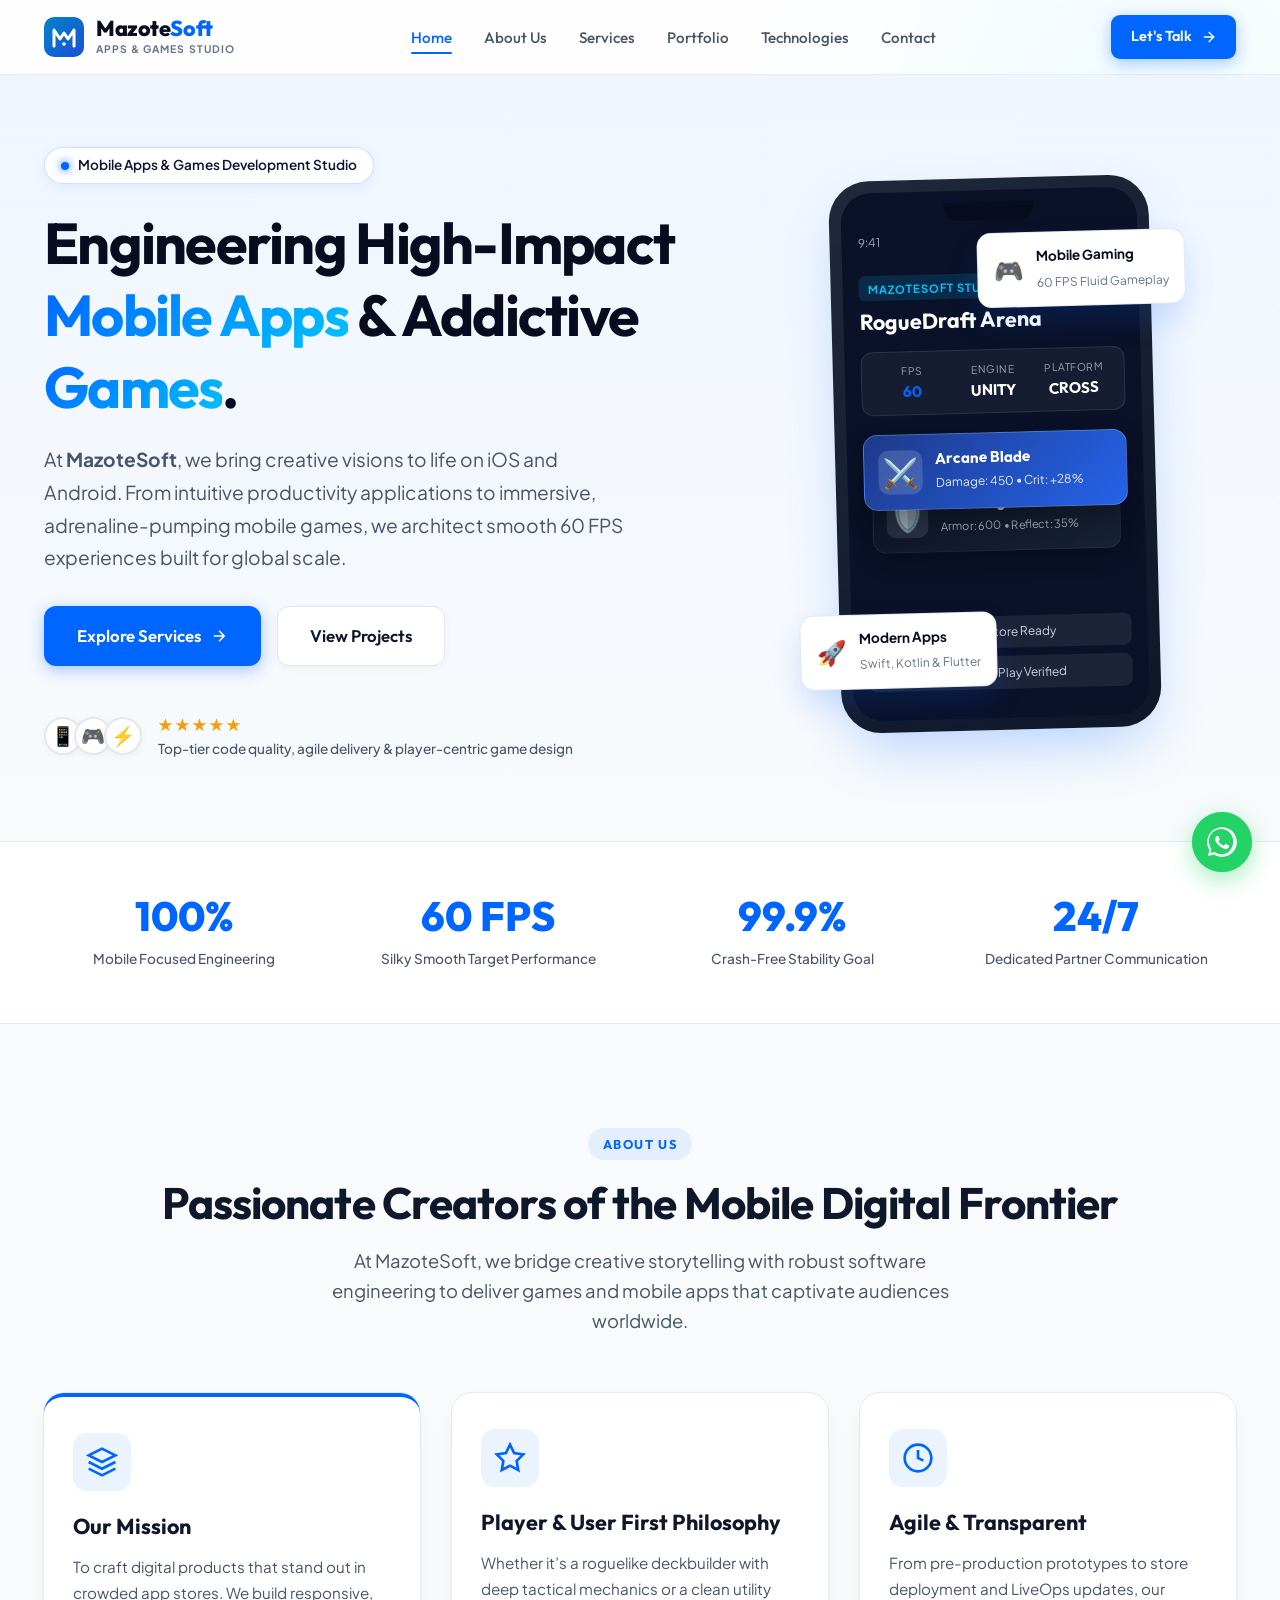
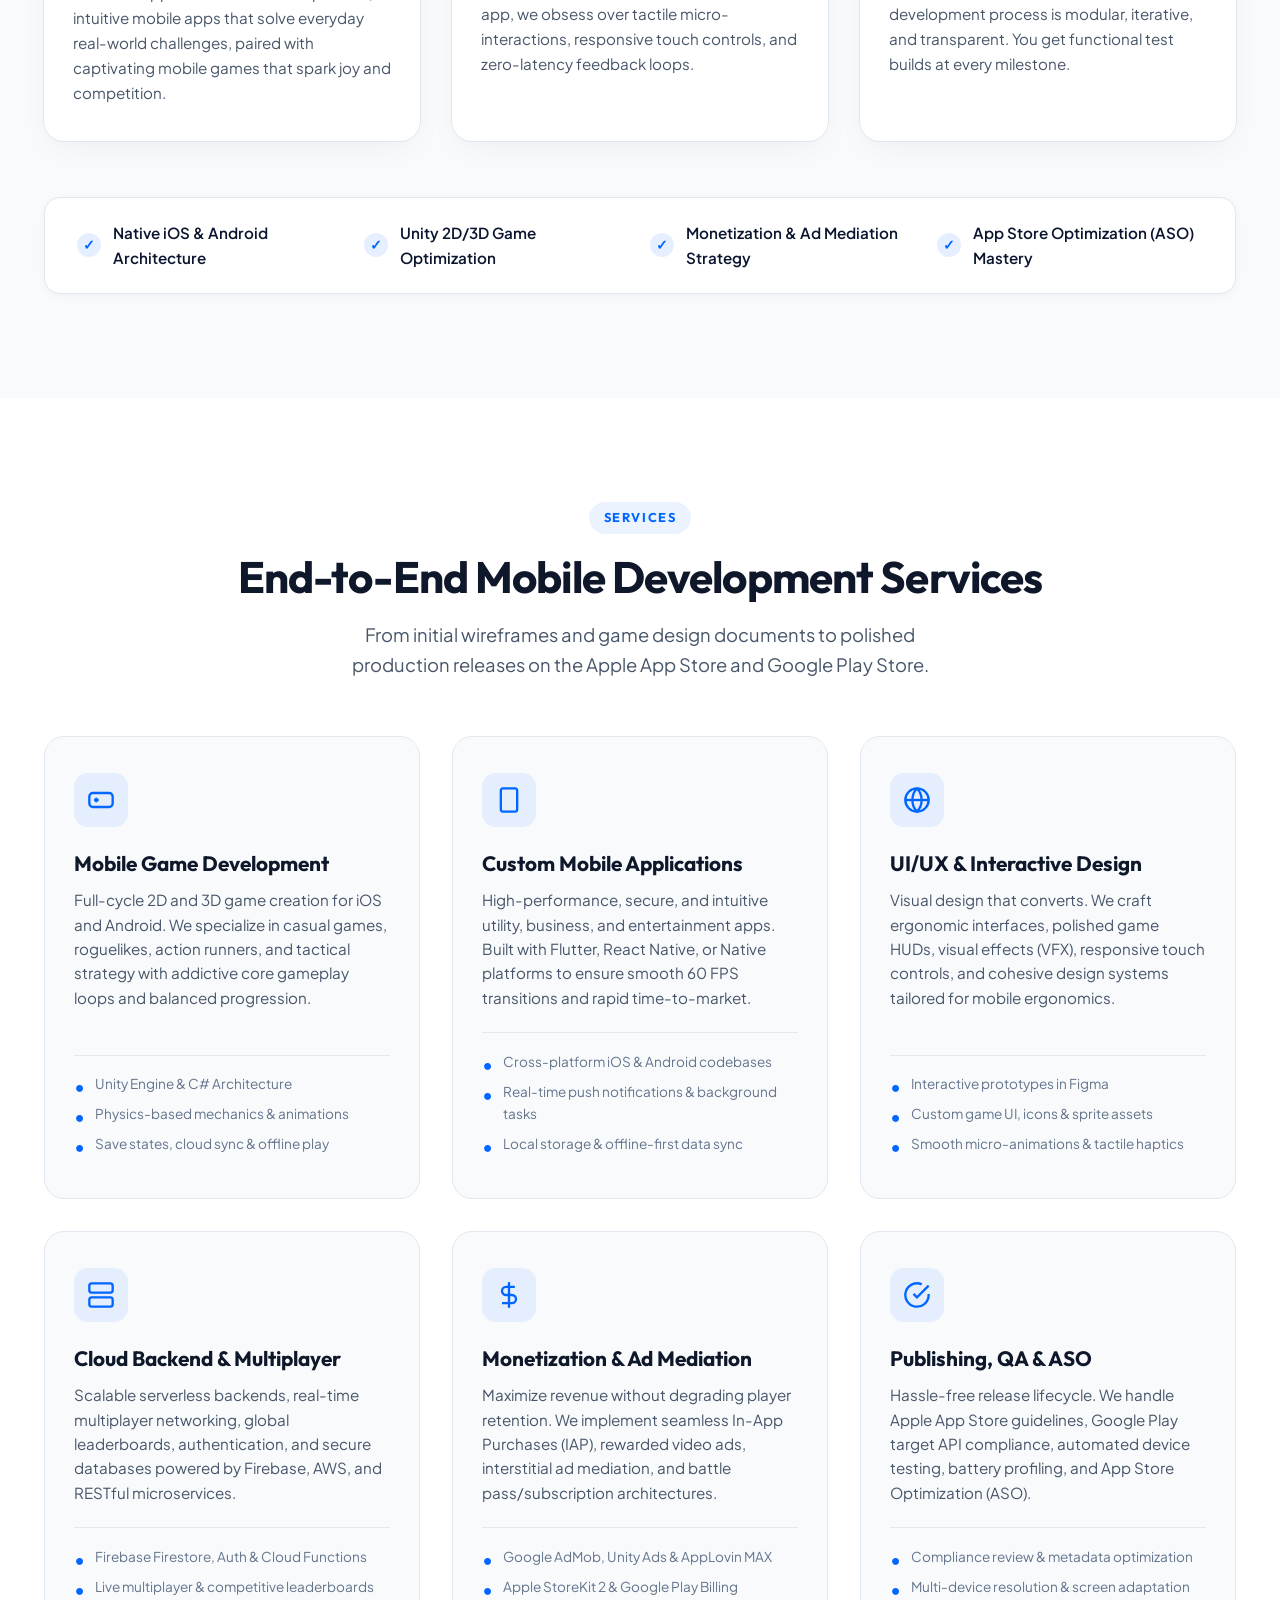
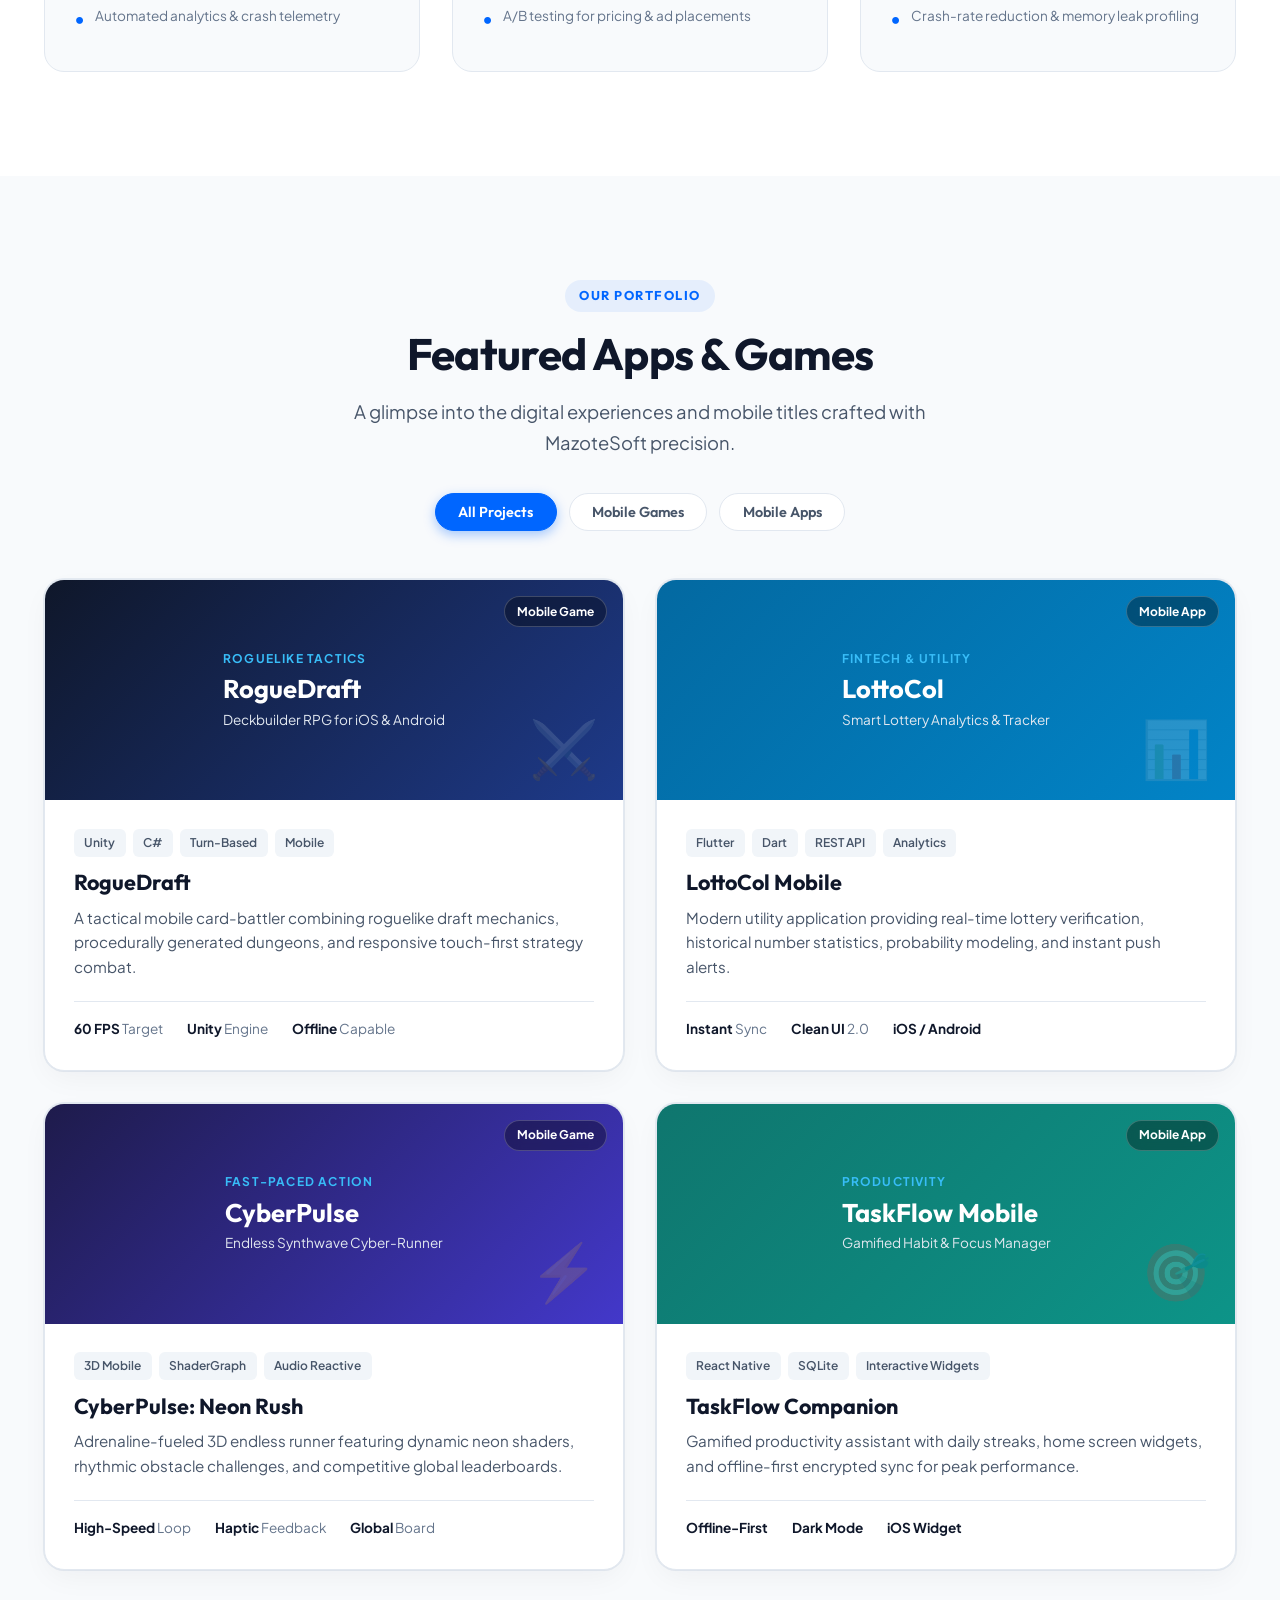
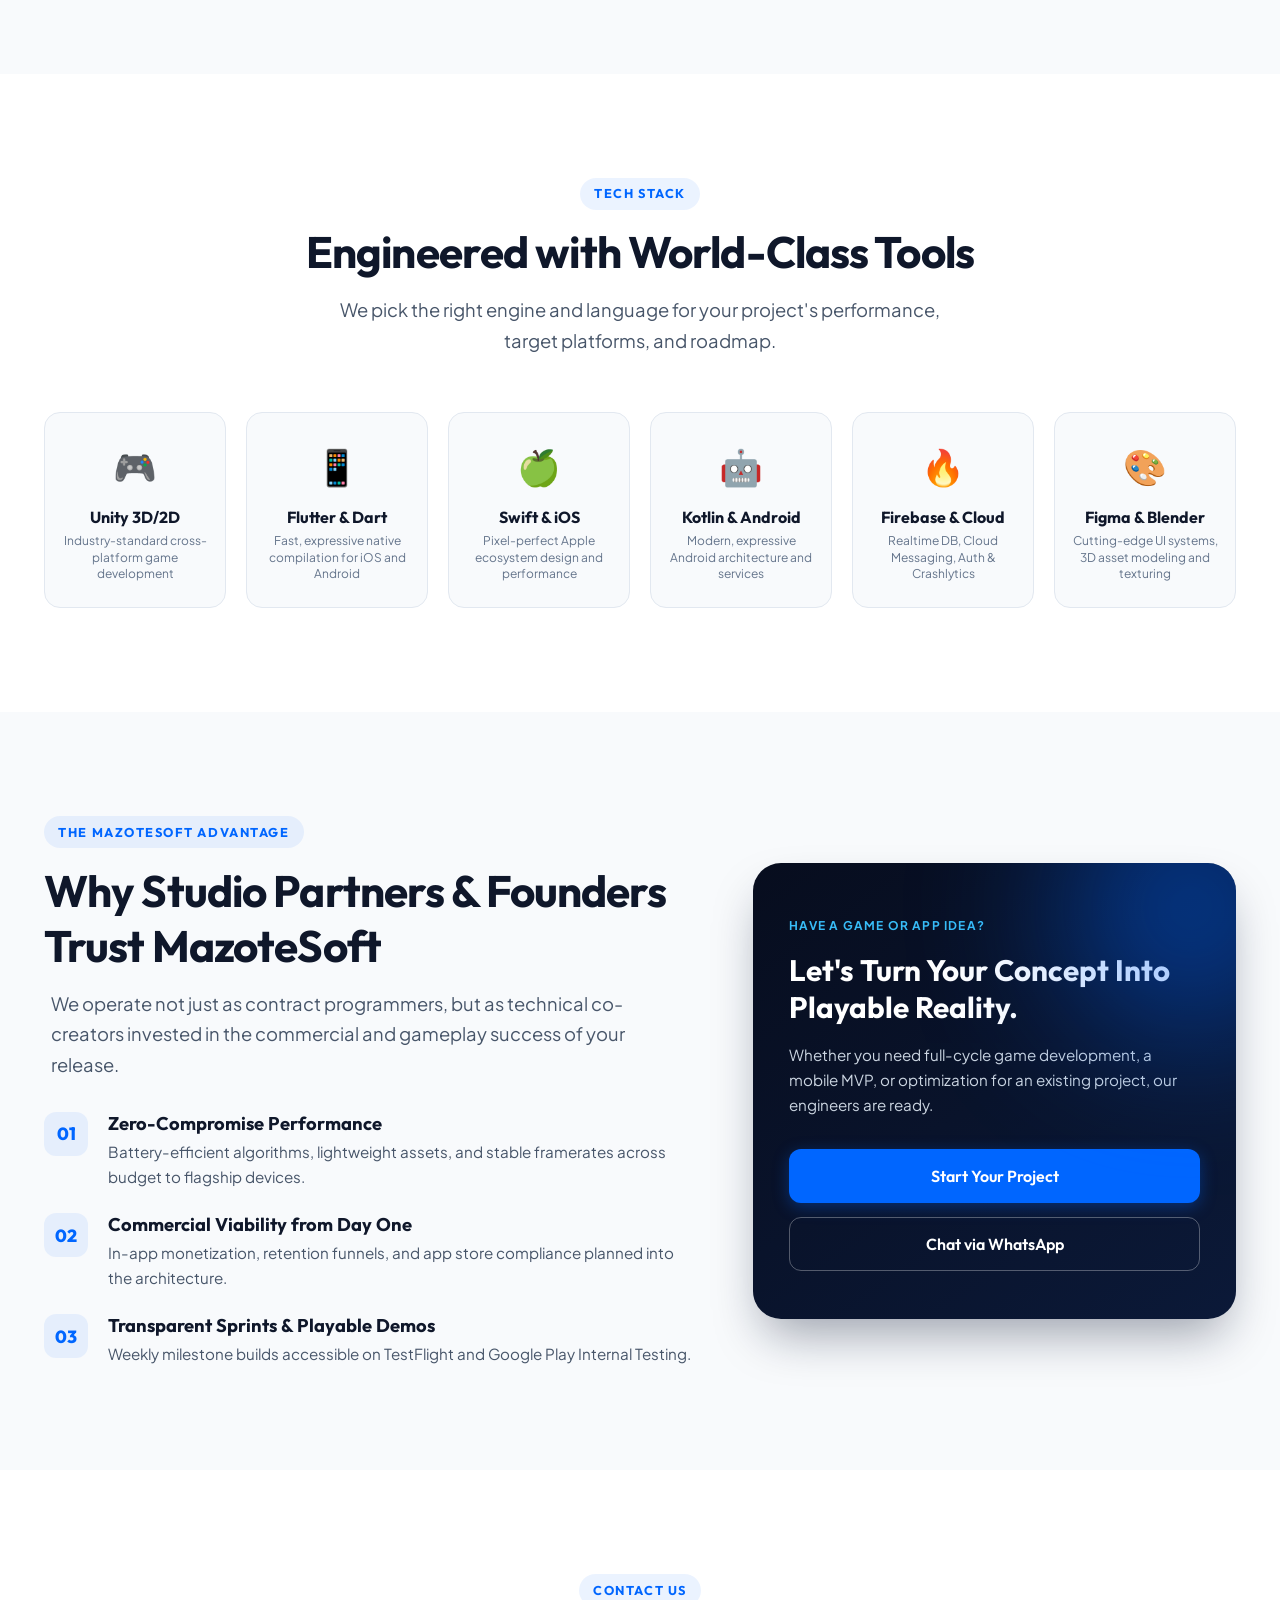
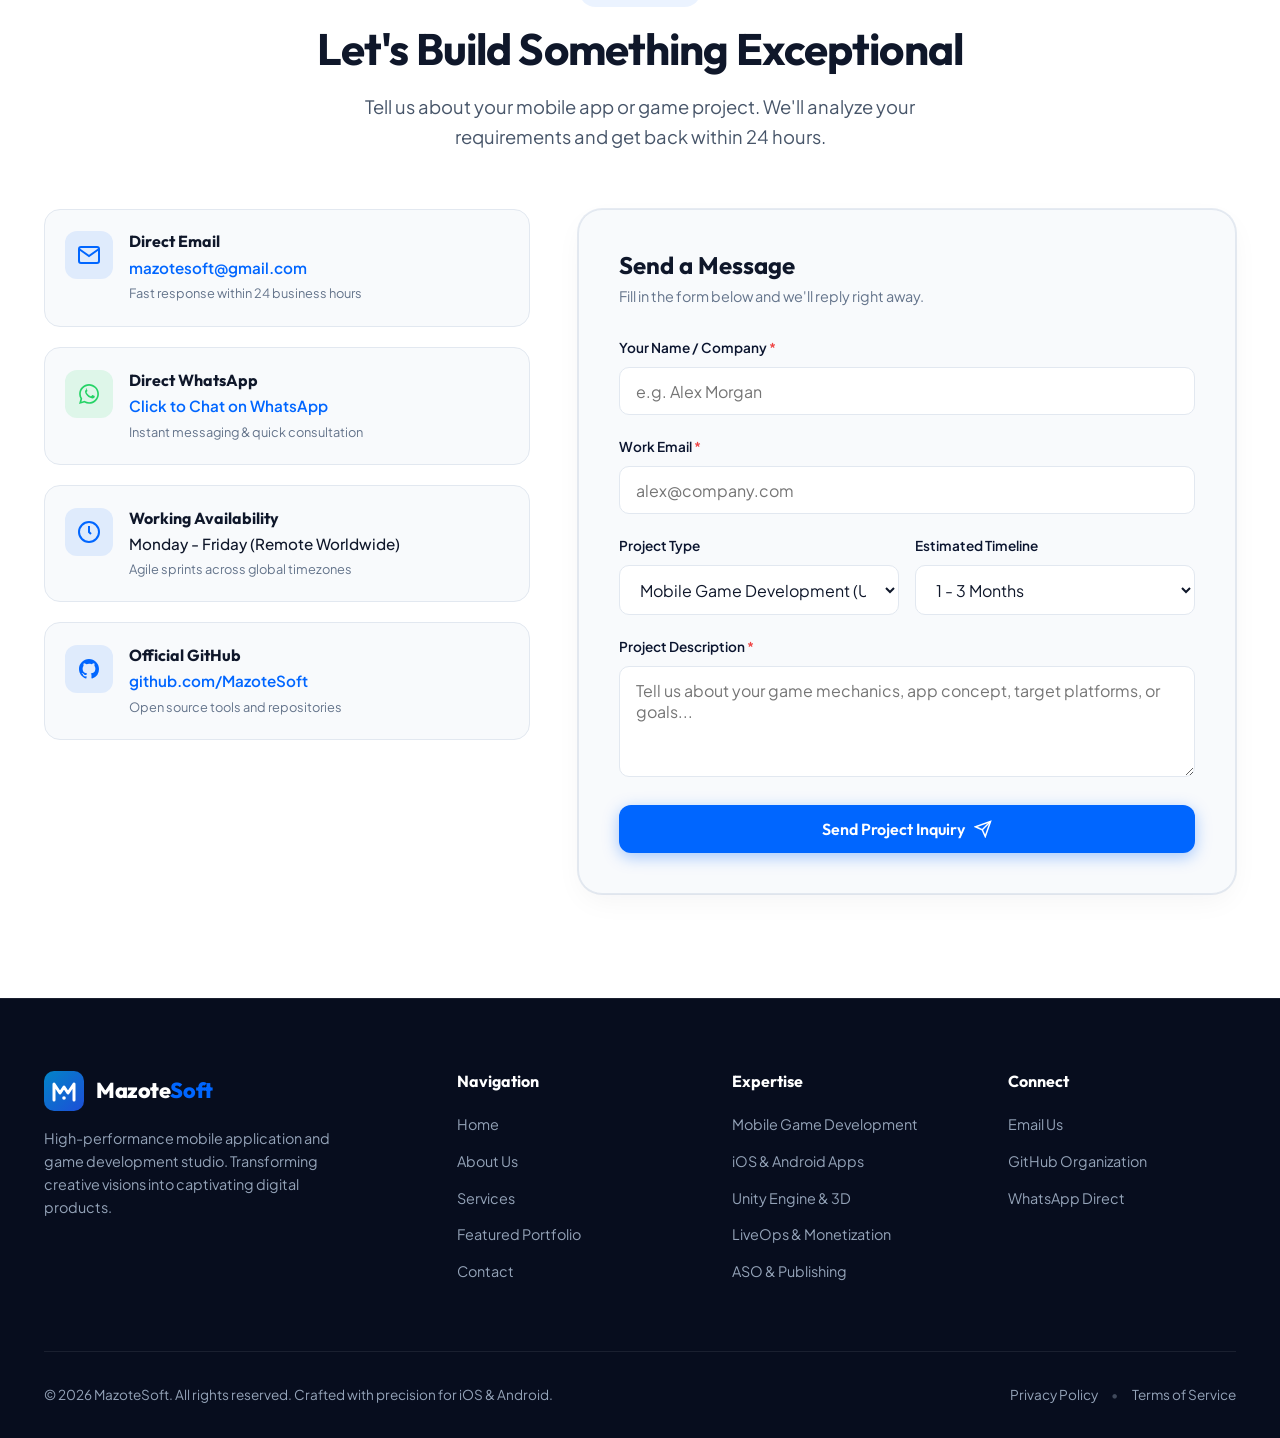
==== index.html @ c3a5c056 "Initial commit: Modern responsive website for MazoteSoft mobile apps and games studio" ====
<!DOCTYPE html>
<html lang="en">
<head>
  <meta charset="UTF-8">
  <meta name="viewport" content="width=device-width, initial-scale=1.0">
  <title>MazoteSoft | Next-Gen Mobile Apps & Games Studio</title>
  <meta name="description" content="MazoteSoft is a premier mobile development studio specializing in high-performance iOS and Android apps and immersive mobile games. Powered by Unity, Swift, Kotlin, and Flutter.">
  <meta name="keywords" content="MazoteSoft, mobile app development, mobile game development, Unity games, iOS apps, Android apps, Flutter, mobile studio">
  <meta name="author" content="MazoteSoft">
  
  <!-- Open Graph / Social Media -->
  <meta property="og:type" content="website">
  <meta property="og:title" content="MazoteSoft | Next-Gen Mobile Apps & Games Studio">
  <meta property="og:description" content="We turn bold ideas into chart-topping mobile apps and addictive mobile games. Discover our work and collaborate with us.">
  <meta property="og:url" content="https://mazotesoft.com">

  <!-- Google Fonts: Outfit & Plus Jakarta Sans -->
  <link rel="preconnect" href="https://fonts.googleapis.com">
  <link rel="preconnect" href="https://fonts.gstatic.com" crossorigin>
  <link href="https://fonts.googleapis.com/css2?family=Outfit:wght@400;500;600;700;800&family=Plus+Jakarta+Sans:wght@300;400;500;600;700&display=swap" rel="stylesheet">
  
  <link rel="stylesheet" href="styles.css">
  <link rel="icon" type="image/svg+xml" href="data:image/svg+xml,<svg xmlns='http://www.w3.org/2000/svg' viewBox='0 0 100 100'><defs><linearGradient id='g' x1='0%25' y1='0%25' x2='100%25' y2='100%25'><stop offset='0%25' stop-color='%230066FF'/><stop offset='100%25' stop-color='%2300C2FF'/></linearGradient></defs><rect width='100' height='100' rx='24' fill='%230A192F'/><path d='M25 72 L25 32 L40 54 L50 40 L60 54 L75 32 L75 72' stroke='url(%23g)' stroke-width='9' stroke-linecap='round' stroke-linejoin='round' fill='none'/><circle cx='50' cy='68' r='4' fill='%2300C2FF'/></svg>">
</head>
<body>

  <!-- Subtle ambient decorative glow orbs -->
  <div class="glow-orb orb-1" aria-hidden="true"></div>
  <div class="glow-orb orb-2" aria-hidden="true"></div>
  <div class="glow-orb orb-3" aria-hidden="true"></div>

  <!-- NAVIGATION -->
  <header class="site-header" id="header">
    <div class="container header-container">
      <a href="#home" class="brand-logo" aria-label="MazoteSoft Home">
        <div class="logo-icon">
          <svg viewBox="0 0 40 40" fill="none" xmlns="http://www.w3.org/2000/svg">
            <rect width="40" height="40" rx="10" fill="url(#logo-grad)"/>
            <path d="M10 29V13L16 22L20 16L24 22L30 13V29" stroke="#FFFFFF" stroke-width="3" stroke-linecap="round" stroke-linejoin="round"/>
            <circle cx="20" cy="27" r="1.8" fill="#FFFFFF"/>
            <defs>
              <linearGradient id="logo-grad" x1="0" y1="0" x2="40" y2="40" gradientUnits="userSpaceOnUse">
                <stop stop-color="#0284C7"/>
                <stop offset="1" stop-color="#1D4ED8"/>
              </linearGradient>
            </defs>
          </svg>
        </div>
        <div class="logo-text">
          <span class="logo-name">Mazote<span class="accent-text">Soft</span></span>
          <span class="logo-sub">APPS & GAMES STUDIO</span>
        </div>
      </a>

      <!-- Desktop Nav -->
      <nav class="nav-menu" id="navMenu">
        <ul class="nav-list">
          <li><a href="#home" class="nav-link active">Home</a></li>
          <li><a href="#about" class="nav-link">About Us</a></li>
          <li><a href="#services" class="nav-link">Services</a></li>
          <li><a href="#portfolio" class="nav-link">Portfolio</a></li>
          <li><a href="#tech" class="nav-link">Technologies</a></li>
          <li><a href="#contact" class="nav-link">Contact</a></li>
        </ul>
      </nav>

      <div class="header-actions">
        <a href="#contact" class="btn btn-primary btn-sm">
          <span>Let's Talk</span>
          <svg class="icon-arrow" width="16" height="16" viewBox="0 0 24 24" fill="none" stroke="currentColor" stroke-width="2" stroke-linecap="round" stroke-linejoin="round"><line x1="5" y1="12" x2="19" y2="12"></line><polyline points="12 5 19 12 12 19"></polyline></svg>
        </a>
        <button class="mobile-toggle" id="mobileToggle" aria-label="Toggle Navigation Menu" aria-expanded="false">
          <span class="bar"></span>
          <span class="bar"></span>
          <span class="bar"></span>
        </button>
      </div>
    </div>
  </header>

  <main>
    <!-- HERO SECTION -->
    <section class="hero-section" id="home">
      <div class="container hero-grid">
        <div class="hero-content">
          <div class="badge-pill">
            <span class="badge-dot"></span>
            <span>Mobile Apps & Games Development Studio</span>
          </div>
          <h1 class="hero-title">
            Engineering High-Impact <span class="gradient-text">Mobile Apps</span> & Addictive <span class="gradient-text">Games</span>.
          </h1>
          <p class="hero-description">
            At <strong>MazoteSoft</strong>, we bring creative visions to life on iOS and Android. From intuitive productivity applications to immersive, adrenaline-pumping mobile games, we architect smooth 60 FPS experiences built for global scale.
          </p>
          <div class="hero-cta-group">
            <a href="#services" class="btn btn-primary btn-lg">
              <span>Explore Services</span>
              <svg width="18" height="18" viewBox="0 0 24 24" fill="none" stroke="currentColor" stroke-width="2"><path d="M5 12h14M12 5l7 7-7 7"/></svg>
            </a>
            <a href="#portfolio" class="btn btn-secondary btn-lg">
              <span>View Projects</span>
            </a>
          </div>

          <div class="hero-trust">
            <div class="trust-avatars">
              <span class="avatar-tag" title="iOS & Android Apps">📱</span>
              <span class="avatar-tag" title="Unity & 3D Games">🎮</span>
              <span class="avatar-tag" title="High Performance">⚡</span>
            </div>
            <div class="trust-text">
              <div class="stars">★★★★★</div>
              <p>Top-tier code quality, agile delivery & player-centric game design</p>
            </div>
          </div>
        </div>

        <!-- Interactive Hero Showcase Card -->
        <div class="hero-visual">
          <div class="device-mockup">
            <div class="device-screen">
              <div class="screen-notch"></div>
              <div class="screen-top-bar">
                <span>9:41</span>
                <div class="screen-status-icons">
                  <span>5G</span>
                  <span>100%</span>
                </div>
              </div>

              <!-- Content inside device -->
              <div class="screen-app-preview">
                <div class="preview-badge">MazoteSoft Studio</div>
                <h3 class="preview-title">RogueDraft Arena</h3>
                <div class="game-hud">
                  <div class="hud-stat">
                    <span class="hud-label">FPS</span>
                    <span class="hud-val text-blue">60</span>
                  </div>
                  <div class="hud-stat">
                    <span class="hud-label">ENGINE</span>
                    <span class="hud-val">UNITY</span>
                  </div>
                  <div class="hud-stat">
                    <span class="hud-label">PLATFORM</span>
                    <span class="hud-val">CROSS</span>
                  </div>
                </div>

                <div class="card-stack-demo">
                  <div class="demo-card card-front">
                    <div class="card-icon">⚔️</div>
                    <div class="card-info">
                      <h4>Arcane Blade</h4>
                      <span>Damage: 450 • Crit: +28%</span>
                    </div>
                  </div>
                  <div class="demo-card card-back">
                    <div class="card-icon">🛡️</div>
                    <div class="card-info">
                      <h4>Titan Aegis</h4>
                      <span>Armor: 600 • Reflect: 35%</span>
                    </div>
                  </div>
                </div>

                <div class="screen-actions">
                  <span class="pill-tag">📱 App Store Ready</span>
                  <span class="pill-tag">🤖 Google Play Verified</span>
                </div>
              </div>
            </div>

            <!-- Floating Badges around mockup -->
            <div class="floating-badge badge-top-right">
              <div class="floating-icon">🎮</div>
              <div>
                <strong>Mobile Gaming</strong>
                <span>60 FPS Fluid Gameplay</span>
              </div>
            </div>

            <div class="floating-badge badge-bottom-left">
              <div class="floating-icon">🚀</div>
              <div>
                <strong>Modern Apps</strong>
                <span>Swift, Kotlin & Flutter</span>
              </div>
            </div>
          </div>
        </div>
      </div>
    </section>

    <!-- METRICS STRIP -->
    <section class="stats-section">
      <div class="container">
        <div class="stats-grid">
          <div class="stat-card">
            <span class="stat-number" data-target="100">100%</span>
            <span class="stat-label">Mobile Focused Engineering</span>
          </div>
          <div class="stat-card">
            <span class="stat-number" data-target="60">60 FPS</span>
            <span class="stat-label">Silky Smooth Target Performance</span>
          </div>
          <div class="stat-card">
            <span class="stat-number" data-target="99.9">99.9%</span>
            <span class="stat-label">Crash-Free Stability Goal</span>
          </div>
          <div class="stat-card">
            <span class="stat-number" data-target="24">24/7</span>
            <span class="stat-label">Dedicated Partner Communication</span>
          </div>
        </div>
      </div>
    </section>

    <!-- ABOUT US SECTION -->
    <section class="section about-section" id="about">
      <div class="container">
        <div class="section-header text-center">
          <span class="section-tag">ABOUT US</span>
          <h2 class="section-title">Passionate Creators of the Mobile Digital Frontier</h2>
          <p class="section-subtitle">
            At MazoteSoft, we bridge creative storytelling with robust software engineering to deliver games and mobile apps that captivate audiences worldwide.
          </p>
        </div>

        <div class="about-grid">
          <div class="about-card highlight-card">
            <div class="about-icon-wrapper">
              <svg width="32" height="32" viewBox="0 0 24 24" fill="none" stroke="currentColor" stroke-width="2"><path d="M12 2L2 7l10 5 10-5-10-5zM2 17l10 5 10-5M2 12l10 5 10-5"/></svg>
            </div>
            <h3>Our Mission</h3>
            <p>
              To craft digital products that stand out in crowded app stores. We build responsive, intuitive mobile apps that solve everyday real-world challenges, paired with captivating mobile games that spark joy and competition.
            </p>
          </div>

          <div class="about-card">
            <div class="about-icon-wrapper">
              <svg width="32" height="32" viewBox="0 0 24 24" fill="none" stroke="currentColor" stroke-width="2"><polygon points="12 2 15.09 8.26 22 9.27 17 14.14 18.18 21.02 12 17.77 5.82 21.02 7 14.14 2 9.27 8.91 8.26 12 2"/></svg>
            </div>
            <h3>Player & User First Philosophy</h3>
            <p>
              Whether it’s a roguelike deckbuilder with deep tactical mechanics or a clean utility app, we obsess over tactile micro-interactions, responsive touch controls, and zero-latency feedback loops.
            </p>
          </div>

          <div class="about-card">
            <div class="about-icon-wrapper">
              <svg width="32" height="32" viewBox="0 0 24 24" fill="none" stroke="currentColor" stroke-width="2"><circle cx="12" cy="12" r="10"></circle><polyline points="12 6 12 12 16 14"></polyline></svg>
            </div>
            <h3>Agile & Transparent</h3>
            <p>
              From pre-production prototypes to store deployment and LiveOps updates, our development process is modular, iterative, and transparent. You get functional test builds at every milestone.
            </p>
          </div>
        </div>

        <!-- Core Strengths Strip -->
        <div class="strengths-wrapper">
          <div class="strength-item">
            <span class="strength-check">✓</span>
            <span>Native iOS & Android Architecture</span>
          </div>
          <div class="strength-item">
            <span class="strength-check">✓</span>
            <span>Unity 2D/3D Game Optimization</span>
          </div>
          <div class="strength-item">
            <span class="strength-check">✓</span>
            <span>Monetization & Ad Mediation Strategy</span>
          </div>
          <div class="strength-item">
            <span class="strength-check">✓</span>
            <span>App Store Optimization (ASO) Mastery</span>
          </div>
        </div>
      </div>
    </section>

    <!-- SERVICES SECTION -->
    <section class="section services-section" id="services">
      <div class="container">
        <div class="section-header text-center">
          <span class="section-tag">SERVICES</span>
          <h2 class="section-title">End-to-End Mobile Development Services</h2>
          <p class="section-subtitle">
            From initial wireframes and game design documents to polished production releases on the Apple App Store and Google Play Store.
          </p>
        </div>

        <div class="services-grid">
          <!-- Service 1: Mobile Game Dev -->
          <div class="service-card">
            <div class="service-icon-box">
              <svg width="28" height="28" viewBox="0 0 24 24" fill="none" stroke="currentColor" stroke-width="2"><rect x="2" y="6" width="20" height="12" rx="3"></rect><path d="M6 12h4m-2-2v4m10-2h.01m-3 0h.01"></path></svg>
            </div>
            <h3>Mobile Game Development</h3>
            <p>
              Full-cycle 2D and 3D game creation for iOS and Android. We specialize in casual games, roguelikes, action runners, and tactical strategy with addictive core gameplay loops and balanced progression.
            </p>
            <ul class="service-features">
              <li>Unity Engine & C# Architecture</li>
              <li>Physics-based mechanics & animations</li>
              <li>Save states, cloud sync & offline play</li>
            </ul>
          </div>

          <!-- Service 2: Mobile Apps -->
          <div class="service-card">
            <div class="service-icon-box">
              <svg width="28" height="28" viewBox="0 0 24 24" fill="none" stroke="currentColor" stroke-width="2"><rect x="5" y="2" width="14" height="20" rx="2" ry="2"></rect><line x1="12" y1="18" x2="12.01" y2="18"></line></svg>
            </div>
            <h3>Custom Mobile Applications</h3>
            <p>
              High-performance, secure, and intuitive utility, business, and entertainment apps. Built with Flutter, React Native, or Native platforms to ensure smooth 60 FPS transitions and rapid time-to-market.
            </p>
            <ul class="service-features">
              <li>Cross-platform iOS & Android codebases</li>
              <li>Real-time push notifications & background tasks</li>
              <li>Local storage & offline-first data sync</li>
            </ul>
          </div>

          <!-- Service 3: UI/UX & Game Art -->
          <div class="service-card">
            <div class="service-icon-box">
              <svg width="28" height="28" viewBox="0 0 24 24" fill="none" stroke="currentColor" stroke-width="2"><circle cx="12" cy="12" r="10"></circle><path d="M12 2a14.5 14.5 0 0 0 0 20 14.5 14.5 0 0 0 0-20"></path><path d="M2 12h20"></path></svg>
            </div>
            <h3>UI/UX & Interactive Design</h3>
            <p>
              Visual design that converts. We craft ergonomic interfaces, polished game HUDs, visual effects (VFX), responsive touch controls, and cohesive design systems tailored for mobile ergonomics.
            </p>
            <ul class="service-features">
              <li>Interactive prototypes in Figma</li>
              <li>Custom game UI, icons & sprite assets</li>
              <li>Smooth micro-animations & tactile haptics</li>
            </ul>
          </div>

          <!-- Service 4: Backend & APIs -->
          <div class="service-card">
            <div class="service-icon-box">
              <svg width="28" height="28" viewBox="0 0 24 24" fill="none" stroke="currentColor" stroke-width="2"><rect x="2" y="2" width="20" height="8" rx="2" ry="2"></rect><rect x="2" y="14" width="20" height="8" rx="2" ry="2"></rect><line x1="6" y1="6" x2="6.01" y2="6"></line><line x1="6" y1="18" x2="6.01" y2="18"></line></svg>
            </div>
            <h3>Cloud Backend & Multiplayer</h3>
            <p>
              Scalable serverless backends, real-time multiplayer networking, global leaderboards, authentication, and secure databases powered by Firebase, AWS, and RESTful microservices.
            </p>
            <ul class="service-features">
              <li>Firebase Firestore, Auth & Cloud Functions</li>
              <li>Live multiplayer & competitive leaderboards</li>
              <li>Automated analytics & crash telemetry</li>
            </ul>
          </div>

          <!-- Service 5: Monetization & LiveOps -->
          <div class="service-card">
            <div class="service-icon-box">
              <svg width="28" height="28" viewBox="0 0 24 24" fill="none" stroke="currentColor" stroke-width="2"><line x1="12" y1="1" x2="12" y2="23"></line><path d="M17 5H9.5a3.5 3.5 0 0 0 0 7h5a3.5 3.5 0 0 1 0 7H6"></path></svg>
            </div>
            <h3>Monetization & Ad Mediation</h3>
            <p>
              Maximize revenue without degrading player retention. We implement seamless In-App Purchases (IAP), rewarded video ads, interstitial ad mediation, and battle pass/subscription architectures.
            </p>
            <ul class="service-features">
              <li>Google AdMob, Unity Ads & AppLovin MAX</li>
              <li>Apple StoreKit 2 & Google Play Billing</li>
              <li>A/B testing for pricing & ad placements</li>
            </ul>
          </div>

          <!-- Service 6: Store Publishing & QA -->
          <div class="service-card">
            <div class="service-icon-box">
              <svg width="28" height="28" viewBox="0 0 24 24" fill="none" stroke="currentColor" stroke-width="2"><path d="M22 11.08V12a10 10 0 1 1-5.93-9.14"></path><polyline points="22 4 12 14.01 9 11.01"></polyline></svg>
            </div>
            <h3>Publishing, QA & ASO</h3>
            <p>
              Hassle-free release lifecycle. We handle Apple App Store guidelines, Google Play target API compliance, automated device testing, battery profiling, and App Store Optimization (ASO).
            </p>
            <ul class="service-features">
              <li>Compliance review & metadata optimization</li>
              <li>Multi-device resolution & screen adaptation</li>
              <li>Crash-rate reduction & memory leak profiling</li>
            </ul>
          </div>
        </div>
      </div>
    </section>

    <!-- PORTFOLIO SHOWCASE SECTION -->
    <section class="section portfolio-section" id="portfolio">
      <div class="container">
        <div class="section-header text-center">
          <span class="section-tag">OUR PORTFOLIO</span>
          <h2 class="section-title">Featured Apps & Games</h2>
          <p class="section-subtitle">
            A glimpse into the digital experiences and mobile titles crafted with MazoteSoft precision.
          </p>

          <!-- Portfolio Filter Buttons -->
          <div class="filter-controls">
            <button class="filter-btn active" data-filter="all">All Projects</button>
            <button class="filter-btn" data-filter="game">Mobile Games</button>
            <button class="filter-btn" data-filter="app">Mobile Apps</button>
          </div>
        </div>

        <div class="portfolio-grid" id="portfolioGrid">
          <!-- Item 1: RogueDraft (Game) -->
          <div class="project-card" data-category="game">
            <div class="project-media">
              <div class="project-gradient-bg game-bg-1">
                <span class="project-badge">Mobile Game</span>
                <div class="media-icon">⚔️</div>
                <div class="mockup-game-preview">
                  <div class="game-tag">ROGUELIKE TACTICS</div>
                  <h4>RogueDraft</h4>
                  <p>Deckbuilder RPG for iOS & Android</p>
                </div>
              </div>
            </div>
            <div class="project-content">
              <div class="project-tags">
                <span>Unity</span>
                <span>C#</span>
                <span>Turn-Based</span>
                <span>Mobile</span>
              </div>
              <h3 class="project-title">RogueDraft</h3>
              <p class="project-desc">
                A tactical mobile card-battler combining roguelike draft mechanics, procedurally generated dungeons, and responsive touch-first strategy combat.
              </p>
              <div class="project-stats">
                <div><strong>60 FPS</strong> Target</div>
                <div><strong>Unity</strong> Engine</div>
                <div><strong>Offline</strong> Capable</div>
              </div>
            </div>
          </div>

          <!-- Item 2: LottoCol (App) -->
          <div class="project-card" data-category="app">
            <div class="project-media">
              <div class="project-gradient-bg app-bg-1">
                <span class="project-badge">Mobile App</span>
                <div class="media-icon">📊</div>
                <div class="mockup-game-preview">
                  <div class="game-tag">FINTECH & UTILITY</div>
                  <h4>LottoCol</h4>
                  <p>Smart Lottery Analytics & Tracker</p>
                </div>
              </div>
            </div>
            <div class="project-content">
              <div class="project-tags">
                <span>Flutter</span>
                <span>Dart</span>
                <span>REST API</span>
                <span>Analytics</span>
              </div>
              <h3 class="project-title">LottoCol Mobile</h3>
              <p class="project-desc">
                Modern utility application providing real-time lottery verification, historical number statistics, probability modeling, and instant push alerts.
              </p>
              <div class="project-stats">
                <div><strong>Instant</strong> Sync</div>
                <div><strong>Clean UI</strong> 2.0</div>
                <div><strong>iOS / Android</strong></div>
              </div>
            </div>
          </div>

          <!-- Item 3: CyberPulse Runner (Game) -->
          <div class="project-card" data-category="game">
            <div class="project-media">
              <div class="project-gradient-bg game-bg-2">
                <span class="project-badge">Mobile Game</span>
                <div class="media-icon">⚡</div>
                <div class="mockup-game-preview">
                  <div class="game-tag">FAST-PACED ACTION</div>
                  <h4>CyberPulse</h4>
                  <p>Endless Synthwave Cyber-Runner</p>
                </div>
              </div>
            </div>
            <div class="project-content">
              <div class="project-tags">
                <span>3D Mobile</span>
                <span>ShaderGraph</span>
                <span>Audio Reactive</span>
              </div>
              <h3 class="project-title">CyberPulse: Neon Rush</h3>
              <p class="project-desc">
                Adrenaline-fueled 3D endless runner featuring dynamic neon shaders, rhythmic obstacle challenges, and competitive global leaderboards.
              </p>
              <div class="project-stats">
                <div><strong>High-Speed</strong> Loop</div>
                <div><strong>Haptic</strong> Feedback</div>
                <div><strong>Global</strong> Board</div>
              </div>
            </div>
          </div>

          <!-- Item 4: TaskFlow Companion (App) -->
          <div class="project-card" data-category="app">
            <div class="project-media">
              <div class="project-gradient-bg app-bg-2">
                <span class="project-badge">Mobile App</span>
                <div class="media-icon">🎯</div>
                <div class="mockup-game-preview">
                  <div class="game-tag">PRODUCTIVITY</div>
                  <h4>TaskFlow Mobile</h4>
                  <p>Gamified Habit & Focus Manager</p>
                </div>
              </div>
            </div>
            <div class="project-content">
              <div class="project-tags">
                <span>React Native</span>
                <span>SQLite</span>
                <span>Interactive Widgets</span>
              </div>
              <h3 class="project-title">TaskFlow Companion</h3>
              <p class="project-desc">
                Gamified productivity assistant with daily streaks, home screen widgets, and offline-first encrypted sync for peak performance.
              </p>
              <div class="project-stats">
                <div><strong>Offline-First</strong></div>
                <div><strong>Dark Mode</strong></div>
                <div><strong>iOS Widget</strong></div>
              </div>
            </div>
          </div>
        </div>
      </div>
    </section>

    <!-- TECHNOLOGIES SECTION -->
    <section class="section tech-section" id="tech">
      <div class="container">
        <div class="section-header text-center">
          <span class="section-tag">TECH STACK</span>
          <h2 class="section-title">Engineered with World-Class Tools</h2>
          <p class="section-subtitle">
            We pick the right engine and language for your project's performance, target platforms, and roadmap.
          </p>
        </div>

        <div class="tech-grid">
          <div class="tech-badge-card">
            <span class="tech-icon">🎮</span>
            <h4>Unity 3D/2D</h4>
            <p>Industry-standard cross-platform game development</p>
          </div>
          <div class="tech-badge-card">
            <span class="tech-icon">📱</span>
            <h4>Flutter & Dart</h4>
            <p>Fast, expressive native compilation for iOS and Android</p>
          </div>
          <div class="tech-badge-card">
            <span class="tech-icon">🍏</span>
            <h4>Swift & iOS</h4>
            <p>Pixel-perfect Apple ecosystem design and performance</p>
          </div>
          <div class="tech-badge-card">
            <span class="tech-icon">🤖</span>
            <h4>Kotlin & Android</h4>
            <p>Modern, expressive Android architecture and services</p>
          </div>
          <div class="tech-badge-card">
            <span class="tech-icon">🔥</span>
            <h4>Firebase & Cloud</h4>
            <p>Realtime DB, Cloud Messaging, Auth & Crashlytics</p>
          </div>
          <div class="tech-badge-card">
            <span class="tech-icon">🎨</span>
            <h4>Figma & Blender</h4>
            <p>Cutting-edge UI systems, 3D asset modeling and texturing</p>
          </div>
        </div>
      </div>
    </section>

    <!-- WHY CHOOSE US / ADVANTAGES -->
    <section class="section why-section">
      <div class="container">
        <div class="why-grid">
          <div class="why-content">
            <span class="section-tag">THE MAZOTESOFT ADVANTAGE</span>
            <h2 class="section-title">Why Studio Partners & Founders Trust MazoteSoft</h2>
            <p class="section-subtitle">
              We operate not just as contract programmers, but as technical co-creators invested in the commercial and gameplay success of your release.
            </p>

            <div class="why-list">
              <div class="why-item">
                <div class="why-bullet">01</div>
                <div>
                  <h4>Zero-Compromise Performance</h4>
                  <p>Battery-efficient algorithms, lightweight assets, and stable framerates across budget to flagship devices.</p>
                </div>
              </div>
              <div class="why-item">
                <div class="why-bullet">02</div>
                <div>
                  <h4>Commercial Viability from Day One</h4>
                  <p>In-app monetization, retention funnels, and app store compliance planned into the architecture.</p>
                </div>
              </div>
              <div class="why-item">
                <div class="why-bullet">03</div>
                <div>
                  <h4>Transparent Sprints & Playable Demos</h4>
                  <p>Weekly milestone builds accessible on TestFlight and Google Play Internal Testing.</p>
                </div>
              </div>
            </div>
          </div>

          <div class="why-cta-card">
            <div class="cta-glow"></div>
            <span class="ready-badge">HAVE A GAME OR APP IDEA?</span>
            <h3>Let's Turn Your Concept Into Playable Reality.</h3>
            <p>
              Whether you need full-cycle game development, a mobile MVP, or optimization for an existing project, our engineers are ready.
            </p>
            <div class="card-action-btn">
              <a href="#contact" class="btn btn-primary btn-block">Start Your Project</a>
              <a href="https://wa.me/573000000000?text=Hello%20MazoteSoft!%20I%20have%20a%20mobile%20app%2Fgame%20project%20I'd%20like%20to%20discuss." target="_blank" rel="noopener noreferrer" class="btn btn-outline-white btn-block">
                Chat via WhatsApp
              </a>
            </div>
          </div>
        </div>
      </div>
    </section>

    <!-- CONTACT SECTION -->
    <section class="section contact-section" id="contact">
      <div class="container">
        <div class="section-header text-center">
          <span class="section-tag">CONTACT US</span>
          <h2 class="section-title">Let's Build Something Exceptional</h2>
          <p class="section-subtitle">
            Tell us about your mobile app or game project. We'll analyze your requirements and get back within 24 hours.
          </p>
        </div>

        <div class="contact-grid">
          <!-- Contact Info Column -->
          <div class="contact-info-col">
            <div class="info-card">
              <div class="info-icon">
                <svg width="24" height="24" viewBox="0 0 24 24" fill="none" stroke="currentColor" stroke-width="2"><path d="M4 4h16c1.1 0 2 .9 2 2v12c0 1.1-.9 2-2 2H4c-1.1 0-2-.9-2-2V6c0-1.1.9-2 2-2z"></path><polyline points="22,6 12,13 2,6"></polyline></svg>
              </div>
              <div>
                <h4>Direct Email</h4>
                <a href="mailto:mazotesoft@gmail.com" class="info-link">mazotesoft@gmail.com</a>
                <p class="info-sub">Fast response within 24 business hours</p>
              </div>
            </div>

            <div class="info-card">
              <div class="info-icon whatsapp-accent-icon">
                <svg width="24" height="24" viewBox="0 0 24 24" fill="currentColor">
                  <path d="M12.04 2C6.58 2 2.13 6.45 2.13 11.91C2.13 13.66 2.59 15.36 3.45 16.86L2.05 22L7.3 20.62C8.75 21.41 10.38 21.83 12.04 21.83C17.5 21.83 21.95 17.38 21.95 11.92C21.95 9.27 20.92 6.78 19.05 4.91C17.18 3.03 14.69 2 12.04 2M12.05 3.67C14.25 3.67 16.31 4.53 17.87 6.09C19.42 7.65 20.28 9.72 20.28 11.92C20.28 16.46 16.58 20.15 12.04 20.15C10.56 20.15 9.11 19.76 7.85 19L7.55 18.83L4.43 19.65L5.26 16.61L5.06 16.29C4.24 15 3.8 13.47 3.8 11.91C3.81 7.37 7.5 3.67 12.05 3.67M9.53 7.37C9.37 7.37 9.1 7.43 8.88 7.67C8.65 7.92 8.03 8.5 8.03 9.68C8.03 10.86 8.89 12 9.01 12.16C9.13 12.33 10.7 14.75 13.1 15.78C13.67 16.03 14.12 16.18 14.46 16.29C15.03 16.47 15.56 16.44 15.97 16.38C16.43 16.31 17.39 15.8 17.59 15.24C17.79 14.67 17.79 14.19 17.73 14.09C17.67 13.99 17.51 13.93 17.27 13.81C17.03 13.69 15.86 13.11 15.64 13.03C15.42 12.95 15.26 12.91 15.1 13.15C14.94 13.39 14.48 13.93 14.34 14.09C14.2 14.25 14.06 14.27 13.82 14.15C13.58 14.03 12.57 13.7 11.37 12.63C10.44 11.8 9.81 10.77 9.63 10.46C9.45 10.15 9.61 9.99 9.73 9.87C9.84 9.76 9.98 9.58 10.12 9.42C10.26 9.26 10.3 9.14 10.4 8.94C10.5 8.74 10.44 8.56 10.38 8.44C10.32 8.32 9.86 7.19 9.67 6.72C9.48 6.27 9.29 6.33 9.15 6.32C9.02 6.32 8.86 6.32 8.7 6.32L9.53 7.37Z"/>
                </svg>
              </div>
              <div>
                <h4>Direct WhatsApp</h4>
                <a href="https://wa.me/573000000000?text=Hello%20MazoteSoft!%20I'm%20reaching%20out%20about%20a%20mobile%20project." target="_blank" rel="noopener noreferrer" class="info-link">Click to Chat on WhatsApp</a>
                <p class="info-sub">Instant messaging & quick consultation</p>
              </div>
            </div>

            <div class="info-card">
              <div class="info-icon">
                <svg width="24" height="24" viewBox="0 0 24 24" fill="none" stroke="currentColor" stroke-width="2"><circle cx="12" cy="12" r="10"></circle><polyline points="12 6 12 12 14 14"></polyline></svg>
              </div>
              <div>
                <h4>Working Availability</h4>
                <p class="info-text">Monday - Friday (Remote Worldwide)</p>
                <p class="info-sub">Agile sprints across global timezones</p>
              </div>
            </div>

            <!-- GitHub link box -->
            <div class="info-card github-card">
              <div class="info-icon">
                <svg width="24" height="24" viewBox="0 0 24 24" fill="currentColor">
                  <path fill-rule="evenodd" clip-rule="evenodd" d="M12 2C6.477 2 2 6.484 2 12.017c0 4.425 2.865 8.18 6.839 9.504.5.092.682-.217.682-.483 0-.237-.008-.868-.013-1.703-2.782.605-3.369-1.343-3.369-1.343-.454-1.158-1.11-1.466-1.11-1.466-.908-.62.069-.608.069-.608 1.003.07 1.53 1.032 1.53 1.032.892 1.53 2.341 1.088 2.91.832.092-.647.35-1.088.636-1.338-2.22-.253-4.555-1.113-4.555-4.951 0-1.093.39-1.988 1.029-2.688-.103-.253-.446-1.272.098-2.65 0 0 .84-.27 2.75 1.026A9.564 9.564 0 0112 6.844c.85.004 1.705.115 2.504.337 1.909-1.296 2.747-1.027 2.747-1.027.546 1.379.202 2.398.1 2.651.64.7 1.028 1.595 1.028 2.688 0 3.848-2.339 4.695-4.566 4.943.359.309.678.92.678 1.855 0 1.338-.012 2.419-.012 2.747 0 .268.18.58.688.482A10.019 10.019 0 0022 12.017C22 6.484 17.522 2 12 2z"/>
                </svg>
              </div>
              <div>
                <h4>Official GitHub</h4>
                <a href="https://github.com/MazoteSoft" target="_blank" rel="noopener noreferrer" class="info-link">github.com/MazoteSoft</a>
                <p class="info-sub">Open source tools and repositories</p>
              </div>
            </div>
          </div>

          <!-- Interactive Form Column -->
          <div class="contact-form-col">
            <div class="form-wrapper">
              <h3 class="form-title">Send a Message</h3>
              <p class="form-subtitle">Fill in the form below and we'll reply right away.</p>

              <form id="contactForm" novalidate>
                <div class="form-group">
                  <label for="name">Your Name / Company <span class="required">*</span></label>
                  <input type="text" id="name" name="name" placeholder="e.g. Alex Morgan" required>
                  <span class="field-error" id="nameError">Please enter your name</span>
                </div>

                <div class="form-group">
                  <label for="email">Work Email <span class="required">*</span></label>
                  <input type="email" id="email" name="email" placeholder="alex@company.com" required>
                  <span class="field-error" id="emailError">Please enter a valid email address</span>
                </div>

                <div class="form-row">
                  <div class="form-group">
                    <label for="projectType">Project Type</label>
                    <select id="projectType" name="projectType">
                      <option value="Mobile Game Development">Mobile Game Development (Unity/3D)</option>
                      <option value="Mobile Application">Custom Mobile App (iOS / Android)</option>
                      <option value="UI/UX & Art Design">UI/UX & Game Art</option>
                      <option value="Code Optimization & QA">Optimization, QA & LiveOps</option>
                      <option value="Other">Consultation / Other</option>
                    </select>
                  </div>

                  <div class="form-group">
                    <label for="budget">Estimated Timeline</label>
                    <select id="budget" name="budget">
                      <option value="Immediate">Urgent (&lt; 1 month)</option>
                      <option value="1-3 Months" selected>1 - 3 Months</option>
                      <option value="3-6 Months">3 - 6 Months</option>
                      <option value="Planning Phase">Exploratory / Planning</option>
                    </select>
                  </div>
                </div>

                <div class="form-group">
                  <label for="message">Project Description <span class="required">*</span></label>
                  <textarea id="message" name="message" rows="4" placeholder="Tell us about your game mechanics, app concept, target platforms, or goals..." required></textarea>
                  <span class="field-error" id="messageError">Please describe your project briefly</span>
                </div>

                <button type="submit" class="btn btn-primary btn-block submit-btn" id="submitBtn">
                  <span>Send Project Inquiry</span>
                  <svg width="18" height="18" viewBox="0 0 24 24" fill="none" stroke="currentColor" stroke-width="2"><line x1="22" y1="2" x2="11" y2="13"></line><polygon points="22 2 15 22 11 13 2 9 22 2"></polygon></svg>
                </button>

                <!-- Feedback Toast inside Form -->
                <div class="form-feedback success-msg" id="formSuccess">
                  <div class="feedback-icon">✓</div>
                  <div>
                    <strong>Thank you! Your inquiry has been sent.</strong>
                    <p>Our team at MazoteSoft will review your requirements and reach out via email shortly.</p>
                  </div>
                </div>
              </form>
            </div>
          </div>
        </div>
      </div>
    </section>
  </main>

  <!-- FOOTER -->
  <footer class="site-footer">
    <div class="container footer-container">
      <div class="footer-top">
        <div class="footer-brand">
          <div class="brand-logo">
            <div class="logo-icon">
              <svg viewBox="0 0 40 40" fill="none" xmlns="http://www.w3.org/2000/svg">
                <rect width="40" height="40" rx="10" fill="url(#footer-grad)"/>
                <path d="M10 29V13L16 22L20 16L24 22L30 13V29" stroke="#FFFFFF" stroke-width="3" stroke-linecap="round" stroke-linejoin="round"/>
                <circle cx="20" cy="27" r="1.8" fill="#FFFFFF"/>
                <defs>
                  <linearGradient id="footer-grad" x1="0" y1="0" x2="40" y2="40" gradientUnits="userSpaceOnUse">
                    <stop stop-color="#0284C7"/>
                    <stop offset="1" stop-color="#1D4ED8"/>
                  </linearGradient>
                </defs>
              </svg>
            </div>
            <div class="logo-text">
              <span class="logo-name">Mazote<span class="accent-text">Soft</span></span>
            </div>
          </div>
          <p class="footer-about">
            High-performance mobile application and game development studio. Transforming creative visions into captivating digital products.
          </p>
        </div>

        <div class="footer-links-col">
          <h4>Navigation</h4>
          <ul>
            <li><a href="#home">Home</a></li>
            <li><a href="#about">About Us</a></li>
            <li><a href="#services">Services</a></li>
            <li><a href="#portfolio">Featured Portfolio</a></li>
            <li><a href="#contact">Contact</a></li>
          </ul>
        </div>

        <div class="footer-links-col">
          <h4>Expertise</h4>
          <ul>
            <li><a href="#services">Mobile Game Development</a></li>
            <li><a href="#services">iOS & Android Apps</a></li>
            <li><a href="#services">Unity Engine & 3D</a></li>
            <li><a href="#services">LiveOps & Monetization</a></li>
            <li><a href="#services">ASO & Publishing</a></li>
          </ul>
        </div>

        <div class="footer-links-col">
          <h4>Connect</h4>
          <ul>
            <li><a href="mailto:mazotesoft@gmail.com">Email Us</a></li>
            <li><a href="https://github.com/MazoteSoft" target="_blank" rel="noopener noreferrer">GitHub Organization</a></li>
            <li><a href="https://wa.me/573000000000" target="_blank" rel="noopener noreferrer">WhatsApp Direct</a></li>
          </ul>
        </div>
      </div>

      <div class="footer-bottom">
        <p>&copy; 2026 MazoteSoft. All rights reserved. Crafted with precision for iOS & Android.</p>
        <div class="footer-bottom-links">
          <a href="#home">Privacy Policy</a>
          <span class="dot-separator">•</span>
          <a href="#home">Terms of Service</a>
        </div>
      </div>
    </div>
  </footer>

  <!-- FLOATING WHATSAPP BUTTON -->
  <a href="https://wa.me/573000000000?text=Hello%20MazoteSoft!%20I'm%20interested%20in%20developing%20a%20mobile%20app%20or%20game." 
     class="whatsapp-float" 
     id="whatsappButton" 
     target="_blank" 
     rel="noopener noreferrer" 
     aria-label="Chat with MazoteSoft on WhatsApp">
    <div class="whatsapp-pulse"></div>
    <div class="whatsapp-tooltip">
      <span>Chat with us on WhatsApp! 💬</span>
    </div>
    <svg class="whatsapp-svg" viewBox="0 0 32 32" fill="none" xmlns="http://www.w3.org/2000/svg">
      <path fill-rule="evenodd" clip-rule="evenodd" d="M16 2C8.268 2 2 8.268 2 16C2 18.736 2.784 21.328 4.236 23.552L2.732 29.268L8.608 27.796C10.748 29.176 13.284 29.996 16 29.996C23.732 29.996 30 23.728 30 16C30 8.268 23.732 2 16 2ZM16 27.604C13.568 27.604 11.296 26.88 9.384 25.624L9.004 25.372L4.996 26.376L6.028 22.484L5.752 22.064C4.424 20.048 3.708 17.684 3.708 15.236C3.708 8.948 8.828 3.828 15.116 3.828C21.404 3.828 26.524 8.948 26.524 15.236C26.528 22.08 21.808 27.604 16 27.604ZM21.908 18.892C21.584 18.728 20.008 17.952 19.712 17.844C19.416 17.736 19.2 17.684 18.984 18.008C18.768 18.332 18.148 19.06 17.956 19.276C17.764 19.492 17.572 19.52 17.248 19.356C16.924 19.192 15.88 18.852 14.648 17.752C13.684 16.892 13.036 15.828 12.844 15.504C12.652 15.18 12.824 15.004 12.988 14.844C13.136 14.696 13.316 14.464 13.48 14.276C13.644 14.088 13.696 13.952 13.804 13.736C13.912 13.52 13.86 13.332 13.78 13.172C13.7 13.012 13.08 11.484 12.824 10.868C12.572 10.268 12.32 10.352 12.132 10.344C11.952 10.336 11.736 10.336 11.52 10.336C11.304 10.336 10.952 10.416 10.656 10.74C10.36 11.064 9.524 11.848 9.524 13.444C9.524 15.04 10.684 16.58 10.844 16.796C11.004 17.012 13.128 20.292 16.38 21.696C17.152 22.032 17.756 22.232 18.224 22.38C18.996 22.628 19.7 22.592 20.256 22.508C20.876 22.416 22.164 21.728 22.432 20.972C22.704 20.216 22.704 19.568 22.624 19.432C22.544 19.296 22.328 19.216 22.004 19.052L21.908 18.892Z" fill="white"/>
    </svg>
  </a>

  <!-- JavaScript -->
  <script src="main.js"></script>
</body>
</html>
---- styles.css ----
/* ==========================================================================
   MazoteSoft - Design System & Modern Stylesheet
   Color Theme: Professional Blue & Crisp White
   ========================================================================== */

:root {
  /* Color Palette - Vibrant Professional Blue & White */
  --primary: #0066FF;
  --primary-hover: #0052CC;
  --primary-dark: #003D99;
  --primary-light: #E0F2FE;
  --primary-glow: rgba(0, 102, 255, 0.35);
  
  --secondary: #00C2FF;
  --secondary-dark: #0284C7;
  
  --navy-900: #070D1E;
  --navy-800: #0B152F;
  --navy-700: #101F42;
  --navy-600: #1E293B;

  --text-primary: #0F172A;
  --text-secondary: #475569;
  --text-muted: #64748B;
  --text-white: #FFFFFF;

  --bg-page: #F8FAFC;
  --bg-card: #FFFFFF;
  --bg-card-hover: #FFFFFF;
  --bg-glass: rgba(255, 255, 255, 0.85);

  --border-subtle: #E2E8F0;
  --border-focus: #0066FF;

  --wa-color: #25D366;
  --wa-dark: #1EBE5D;
  --wa-glow: rgba(37, 211, 102, 0.4);

  /* Gradients */
  --grad-primary: linear-gradient(135deg, #0066FF 0%, #00C2FF 100%);
  --grad-dark: linear-gradient(145deg, #070D1E 0%, #0B1938 100%);
  --grad-hero: linear-gradient(180deg, #F0F6FF 0%, #F8FAFC 100%);

  /* Shadows */
  --shadow-sm: 0 2px 8px rgba(15, 23, 42, 0.04);
  --shadow-md: 0 8px 24px -4px rgba(15, 23, 42, 0.07);
  --shadow-lg: 0 16px 40px -8px rgba(0, 102, 255, 0.12);
  --shadow-card: 0 10px 30px -5px rgba(15, 23, 42, 0.05), 0 0 0 1px rgba(226, 232, 240, 0.8);
  --shadow-card-hover: 0 20px 40px -5px rgba(0, 102, 255, 0.16), 0 0 0 1px rgba(0, 102, 255, 0.3);

  /* Typography */
  --font-heading: 'Outfit', -apple-system, BlinkMacSystemFont, 'Segoe UI', Roboto, sans-serif;
  --font-body: 'Plus Jakarta Sans', -apple-system, BlinkMacSystemFont, 'Segoe UI', Roboto, sans-serif;

  /* Transitions */
  --transition-fast: 0.2s cubic-bezier(0.16, 1, 0.3, 1);
  --transition-smooth: 0.35s cubic-bezier(0.16, 1, 0.3, 1);
  --transition-bounce: 0.5s cubic-bezier(0.34, 1.56, 0.64, 1);
}

/* ==========================================================================
   Reset & Base Elements
   ========================================================================== */
*, *::before, *::after {
  box-sizing: border-box;
  margin: 0;
  padding: 0;
}

html {
  scroll-behavior: smooth;
  font-size: 16px;
  -webkit-font-smoothing: antialiased;
  -moz-osx-font-smoothing: grayscale;
}

body {
  font-family: var(--font-body);
  background-color: var(--bg-page);
  color: var(--text-primary);
  line-height: 1.65;
  overflow-x: hidden;
  position: relative;
}

img, svg {
  display: block;
  max-width: 100%;
}

a {
  color: inherit;
  text-decoration: none;
  transition: color var(--transition-fast);
}

ul {
  list-style: none;
}

button, input, textarea, select {
  font-family: inherit;
  font-size: 1rem;
}

.container {
  width: 100%;
  max-width: 1240px;
  margin-left: auto;
  margin-right: auto;
  padding-left: 1.5rem;
  padding-right: 1.5rem;
}

/* ==========================================================================
   Ambient Glow Orbs
   ========================================================================== */
.glow-orb {
  position: absolute;
  border-radius: 50%;
  pointer-events: none;
  z-index: -1;
  filter: blur(100px);
  opacity: 0.45;
  animation: floatOrb 14s ease-in-out infinite alternate;
}

.orb-1 {
  width: 500px;
  height: 500px;
  background: radial-gradient(circle, #00C2FF 0%, rgba(0, 194, 255, 0) 70%);
  top: -120px;
  right: -100px;
}

.orb-2 {
  width: 450px;
  height: 450px;
  background: radial-gradient(circle, #0066FF 0%, rgba(0, 102, 255, 0) 70%);
  top: 400px;
  left: -150px;
  animation-duration: 18s;
}

.orb-3 {
  width: 600px;
  height: 600px;
  background: radial-gradient(circle, #38BDF8 0%, rgba(56, 189, 248, 0) 70%);
  top: 1400px;
  right: -200px;
  animation-duration: 20s;
}

@keyframes floatOrb {
  0% { transform: translate(0, 0) scale(1); }
  50% { transform: translate(40px, 30px) scale(1.08); }
  100% { transform: translate(-30px, 50px) scale(0.95); }
}

/* ==========================================================================
   Typography Utilities
   ========================================================================== */
h1, h2, h3, h4, h5, h6 {
  font-family: var(--font-heading);
  color: var(--text-primary);
  font-weight: 700;
  line-height: 1.25;
}

.gradient-text {
  background: var(--grad-primary);
  -webkit-background-clip: text;
  -webkit-text-fill-color: transparent;
  display: inline-block;
}

.accent-text {
  color: var(--primary);
}

.text-blue {
  color: var(--primary) !important;
}

.section-tag {
  display: inline-block;
  font-family: var(--font-heading);
  font-size: 0.8rem;
  font-weight: 700;
  letter-spacing: 0.12em;
  text-transform: uppercase;
  color: var(--primary);
  background: rgba(0, 102, 255, 0.08);
  padding: 0.35rem 0.9rem;
  border-radius: 9999px;
  margin-bottom: 0.9rem;
}

.section-title {
  font-size: clamp(2rem, 3.8vw, 2.75rem);
  letter-spacing: -0.02em;
  margin-bottom: 1rem;
}

.section-subtitle {
  font-size: clamp(1rem, 1.8vw, 1.15rem);
  color: var(--text-secondary);
  max-width: 640px;
  margin-left: auto;
  margin-right: auto;
}

.text-center {
  text-align: center;
}

.section {
  padding: 6.5rem 0;
  position: relative;
}

/* ==========================================================================
   Buttons
   ========================================================================== */
.btn {
  display: inline-flex;
  align-items: center;
  justify-content: center;
  gap: 0.55rem;
  font-family: var(--font-heading);
  font-weight: 600;
  border-radius: 12px;
  padding: 0.8rem 1.6rem;
  cursor: pointer;
  border: 1px solid transparent;
  transition: all var(--transition-fast);
  white-space: nowrap;
}

.btn-primary {
  background: var(--primary);
  color: #FFFFFF;
  box-shadow: 0 4px 16px var(--primary-glow);
}

.btn-primary:hover {
  background: var(--primary-hover);
  transform: translateY(-2px);
  box-shadow: 0 8px 24px rgba(0, 102, 255, 0.4);
}

.btn-secondary {
  background: #FFFFFF;
  color: var(--text-primary);
  border: 1px solid var(--border-subtle);
  box-shadow: var(--shadow-sm);
}

.btn-secondary:hover {
  background: #F1F5F9;
  border-color: #CBD5E1;
  transform: translateY(-2px);
  box-shadow: var(--shadow-md);
}

.btn-outline-white {
  background: transparent;
  color: #FFFFFF;
  border: 1px solid rgba(255, 255, 255, 0.3);
}

.btn-outline-white:hover {
  background: rgba(255, 255, 255, 0.1);
  border-color: #FFFFFF;
}

.btn-lg {
  padding: 0.95rem 2rem;
  font-size: 1.05rem;
}

.btn-sm {
  padding: 0.55rem 1.15rem;
  font-size: 0.9rem;
  border-radius: 9px;
}

.btn-block {
  width: 100%;
}

/* ==========================================================================
   Header & Navigation
   ========================================================================== */
.site-header {
  position: sticky;
  top: 0;
  left: 0;
  width: 100%;
  z-index: 1000;
  background: rgba(255, 255, 255, 0.78);
  backdrop-filter: blur(16px);
  -webkit-backdrop-filter: blur(16px);
  border-bottom: 1px solid rgba(226, 232, 240, 0.8);
  transition: background-color var(--transition-fast), box-shadow var(--transition-fast);
}

.site-header.scrolled {
  background: rgba(255, 255, 255, 0.95);
  box-shadow: 0 4px 20px rgba(15, 23, 42, 0.06);
}

.header-container {
  display: flex;
  align-items: center;
  justify-content: space-between;
  height: 74px;
}

.brand-logo {
  display: flex;
  align-items: center;
  gap: 0.75rem;
}

.logo-icon {
  width: 40px;
  height: 40px;
  flex-shrink: 0;
  transition: transform var(--transition-bounce);
}

.brand-logo:hover .logo-icon {
  transform: scale(1.08) rotate(-4deg);
}

.logo-text {
  display: flex;
  flex-direction: column;
}

.logo-name {
  font-family: var(--font-heading);
  font-size: 1.35rem;
  font-weight: 800;
  letter-spacing: -0.02em;
  color: var(--navy-900);
  line-height: 1.1;
}

.logo-sub {
  font-size: 0.65rem;
  font-weight: 700;
  letter-spacing: 0.1em;
  color: var(--text-muted);
}

.nav-menu {
  display: flex;
  align-items: center;
}

.nav-list {
  display: flex;
  align-items: center;
  gap: 2rem;
}

.nav-link {
  font-family: var(--font-heading);
  font-weight: 500;
  font-size: 0.95rem;
  color: var(--text-secondary);
  position: relative;
  padding: 0.3rem 0;
  transition: color var(--transition-fast);
}

.nav-link::after {
  content: '';
  position: absolute;
  bottom: -2px;
  left: 0;
  width: 0;
  height: 2px;
  background: var(--primary);
  border-radius: 2px;
  transition: width var(--transition-fast);
}

.nav-link:hover, .nav-link.active {
  color: var(--primary);
}

.nav-link:hover::after, .nav-link.active::after {
  width: 100%;
}

.header-actions {
  display: flex;
  align-items: center;
  gap: 1rem;
}

.mobile-toggle {
  display: none;
  background: none;
  border: none;
  cursor: pointer;
  padding: 0.5rem;
  flex-direction: column;
  gap: 5px;
}

.mobile-toggle .bar {
  width: 24px;
  height: 2.5px;
  background-color: var(--navy-900);
  border-radius: 2px;
  transition: all var(--transition-smooth);
}

/* ==========================================================================
   Hero Section
   ========================================================================== */
.hero-section {
  padding: 4.5rem 0 5rem 0;
  background: var(--grad-hero);
  position: relative;
}

.hero-grid {
  display: grid;
  grid-template-columns: 1.15fr 0.85fr;
  align-items: center;
  gap: 3.5rem;
}

.badge-pill {
  display: inline-flex;
  align-items: center;
  gap: 0.55rem;
  padding: 0.4rem 1rem;
  background: #FFFFFF;
  border: 1px solid rgba(0, 102, 255, 0.2);
  box-shadow: 0 4px 12px rgba(0, 102, 255, 0.08);
  border-radius: 9999px;
  font-size: 0.85rem;
  font-weight: 600;
  color: var(--navy-800);
  margin-bottom: 1.4rem;
}

.badge-dot {
  width: 8px;
  height: 8px;
  background-color: var(--primary);
  border-radius: 50%;
  box-shadow: 0 0 10px var(--primary);
  animation: pulseDot 2s infinite ease-in-out;
}

@keyframes pulseDot {
  0%, 100% { opacity: 1; transform: scale(1); }
  50% { opacity: 0.4; transform: scale(1.3); }
}

.hero-title {
  font-size: clamp(2.4rem, 4.5vw, 3.75rem);
  letter-spacing: -0.03em;
  margin-bottom: 1.3rem;
  color: var(--navy-900);
}

.hero-description {
  font-size: clamp(1.05rem, 1.9vw, 1.2rem);
  color: var(--text-secondary);
  line-height: 1.7;
  margin-bottom: 2rem;
  max-width: 580px;
}

.hero-cta-group {
  display: flex;
  flex-wrap: wrap;
  align-items: center;
  gap: 1rem;
  margin-bottom: 2.8rem;
}

.hero-trust {
  display: flex;
  align-items: center;
  gap: 1rem;
}

.trust-avatars {
  display: flex;
  align-items: center;
}

.avatar-tag {
  width: 38px;
  height: 38px;
  border-radius: 50%;
  background: #FFFFFF;
  border: 2px solid #E2E8F0;
  display: flex;
  align-items: center;
  justify-content: center;
  font-size: 1.2rem;
  margin-left: -8px;
  box-shadow: var(--shadow-sm);
}

.avatar-tag:first-child {
  margin-left: 0;
}

.trust-text .stars {
  color: #F59E0B;
  font-size: 1.05rem;
  letter-spacing: 2px;
}

.trust-text p {
  font-size: 0.85rem;
  color: var(--text-secondary);
  font-weight: 500;
}

/* Device Mockup Visual */
.hero-visual {
  position: relative;
  display: flex;
  justify-content: center;
}

.device-mockup {
  position: relative;
  width: 100%;
  max-width: 320px;
  border-radius: 40px;
  background: linear-gradient(145deg, #1E293B, #0F172A);
  padding: 12px;
  box-shadow: 0 25px 60px -15px rgba(0, 102, 255, 0.3), 0 0 0 1px rgba(255, 255, 255, 0.1);
  transform: rotate(-1.5deg);
  transition: transform var(--transition-smooth);
}

.device-mockup:hover {
  transform: rotate(0deg) scale(1.02);
}

.device-screen {
  background: #0A1128;
  border-radius: 30px;
  overflow: hidden;
  padding: 1.25rem 1rem 1.8rem 1rem;
  color: #FFFFFF;
  position: relative;
  min-height: 480px;
  display: flex;
  flex-direction: column;
}

.screen-notch {
  width: 90px;
  height: 18px;
  background: #070D1E;
  margin: -0.5rem auto 0.6rem auto;
  border-radius: 0 0 14px 14px;
}

.screen-top-bar {
  display: flex;
  justify-content: space-between;
  font-size: 0.75rem;
  color: #94A3B8;
  margin-bottom: 1.5rem;
}

.screen-status-icons {
  display: flex;
  gap: 0.5rem;
}

.screen-app-preview {
  display: flex;
  flex-direction: column;
  height: 100%;
}

.preview-badge {
  align-self: flex-start;
  font-size: 0.7rem;
  font-weight: 700;
  letter-spacing: 0.08em;
  text-transform: uppercase;
  color: #00C2FF;
  background: rgba(0, 194, 255, 0.15);
  padding: 0.2rem 0.6rem;
  border-radius: 6px;
  margin-bottom: 0.5rem;
}

.preview-title {
  color: #FFFFFF;
  font-size: 1.35rem;
  margin-bottom: 1rem;
}

.game-hud {
  display: grid;
  grid-template-columns: repeat(3, 1fr);
  background: rgba(255, 255, 255, 0.05);
  border: 1px solid rgba(255, 255, 255, 0.1);
  border-radius: 12px;
  padding: 0.6rem;
  margin-bottom: 1.2rem;
  text-align: center;
}

.hud-stat {
  display: flex;
  flex-direction: column;
}

.hud-label {
  font-size: 0.65rem;
  color: #94A3B8;
  letter-spacing: 0.05em;
}

.hud-val {
  font-family: var(--font-heading);
  font-weight: 700;
  font-size: 0.95rem;
}

.card-stack-demo {
  position: relative;
  height: 160px;
  margin-bottom: 1.5rem;
}

.demo-card {
  position: absolute;
  width: 100%;
  border-radius: 14px;
  padding: 0.9rem;
  display: flex;
  align-items: center;
  gap: 0.8rem;
  box-shadow: 0 10px 25px rgba(0, 0, 0, 0.3);
  transition: all var(--transition-smooth);
}

.card-front {
  background: linear-gradient(135deg, #1E3A8A, #2563EB);
  border: 1px solid rgba(255, 255, 255, 0.2);
  top: 0;
  z-index: 2;
}

.card-back {
  background: linear-gradient(135deg, #0F172A, #1E293B);
  border: 1px solid rgba(255, 255, 255, 0.1);
  top: 45px;
  transform: scale(0.94);
  opacity: 0.7;
  z-index: 1;
}

.card-icon {
  font-size: 1.8rem;
  background: rgba(255, 255, 255, 0.15);
  width: 44px;
  height: 44px;
  display: flex;
  align-items: center;
  justify-content: center;
  border-radius: 10px;
}

.card-info h4 {
  font-size: 0.95rem;
  color: #FFFFFF;
}

.card-info span {
  font-size: 0.75rem;
  color: #E2E8F0;
}

.screen-actions {
  display: flex;
  flex-direction: column;
  gap: 0.5rem;
  margin-top: auto;
}

.pill-tag {
  background: rgba(255, 255, 255, 0.08);
  font-size: 0.75rem;
  padding: 0.4rem 0.6rem;
  border-radius: 8px;
  text-align: center;
  color: #CBD5E1;
}

/* Floating badges around mockup */
.floating-badge {
  position: absolute;
  background: #FFFFFF;
  border: 1px solid rgba(226, 232, 240, 0.9);
  padding: 0.75rem 1rem;
  border-radius: 14px;
  box-shadow: 0 15px 30px rgba(0, 102, 255, 0.15);
  display: flex;
  align-items: center;
  gap: 0.75rem;
  z-index: 10;
  animation: floatBadge 5s ease-in-out infinite alternate;
}

.badge-top-right {
  top: 10%;
  right: -35px;
}

.badge-bottom-left {
  bottom: 8%;
  left: -40px;
  animation-duration: 6s;
}

.floating-icon {
  font-size: 1.5rem;
}

.floating-badge strong {
  display: block;
  font-size: 0.85rem;
  color: var(--navy-900);
}

.floating-badge span {
  font-size: 0.75rem;
  color: var(--text-muted);
}

@keyframes floatBadge {
  0% { transform: translateY(0); }
  100% { transform: translateY(-10px); }
}

/* ==========================================================================
   Stats Strip
   ========================================================================== */
.stats-section {
  padding: 2rem 0;
  background: #FFFFFF;
  border-top: 1px solid var(--border-subtle);
  border-bottom: 1px solid var(--border-subtle);
}

.stats-grid {
  display: grid;
  grid-template-columns: repeat(4, 1fr);
  gap: 1.5rem;
}

.stat-card {
  text-align: center;
  padding: 1.25rem 0.5rem;
}

.stat-number {
  display: block;
  font-family: var(--font-heading);
  font-size: clamp(2rem, 3.2vw, 2.6rem);
  font-weight: 800;
  color: var(--primary);
  line-height: 1.1;
  margin-bottom: 0.35rem;
}

.stat-label {
  font-size: 0.85rem;
  color: var(--text-secondary);
  font-weight: 500;
}

/* ==========================================================================
   About Us Section
   ========================================================================== */
.about-section {
  background: var(--bg-page);
}

.about-grid {
  display: grid;
  grid-template-columns: repeat(3, 1fr);
  gap: 2rem;
  margin-top: 3.5rem;
  margin-bottom: 3.5rem;
}

.about-card {
  background: var(--bg-card);
  border-radius: 20px;
  padding: 2.25rem 1.8rem;
  box-shadow: var(--shadow-card);
  transition: all var(--transition-smooth);
  position: relative;
  overflow: hidden;
}

.about-card:hover {
  transform: translateY(-6px);
  box-shadow: var(--shadow-card-hover);
}

.highlight-card {
  border-top: 4px solid var(--primary);
}

.about-icon-wrapper {
  width: 58px;
  height: 58px;
  background: rgba(0, 102, 255, 0.08);
  color: var(--primary);
  border-radius: 14px;
  display: flex;
  align-items: center;
  justify-content: center;
  margin-bottom: 1.4rem;
  transition: all var(--transition-fast);
}

.about-card:hover .about-icon-wrapper {
  background: var(--primary);
  color: #FFFFFF;
  transform: scale(1.05);
}

.about-card h3 {
  font-size: 1.35rem;
  margin-bottom: 0.9rem;
}

.about-card p {
  color: var(--text-secondary);
  font-size: 0.95rem;
  line-height: 1.65;
}

.strengths-wrapper {
  display: grid;
  grid-template-columns: repeat(4, 1fr);
  gap: 1.25rem;
  background: #FFFFFF;
  border: 1px solid var(--border-subtle);
  border-radius: 16px;
  padding: 1.4rem 2rem;
  box-shadow: var(--shadow-sm);
}

.strength-item {
  display: flex;
  align-items: center;
  gap: 0.75rem;
  font-size: 0.95rem;
  font-weight: 600;
  color: var(--navy-800);
}

.strength-check {
  width: 24px;
  height: 24px;
  background: rgba(0, 102, 255, 0.1);
  color: var(--primary);
  border-radius: 50%;
  display: flex;
  align-items: center;
  justify-content: center;
  font-size: 0.85rem;
  font-weight: 800;
  flex-shrink: 0;
}

/* ==========================================================================
   Services Section
   ========================================================================== */
.services-section {
  background: #FFFFFF;
}

.services-grid {
  display: grid;
  grid-template-columns: repeat(3, 1fr);
  gap: 2rem;
  margin-top: 3.5rem;
}

.service-card {
  background: var(--bg-page);
  border: 1px solid var(--border-subtle);
  border-radius: 20px;
  padding: 2.25rem 1.8rem;
  transition: all var(--transition-smooth);
  display: flex;
  flex-direction: column;
}

.service-card:hover {
  background: #FFFFFF;
  transform: translateY(-6px);
  box-shadow: var(--shadow-card-hover);
  border-color: rgba(0, 102, 255, 0.3);
}

.service-icon-box {
  width: 54px;
  height: 54px;
  border-radius: 14px;
  background: rgba(0, 102, 255, 0.08);
  color: var(--primary);
  display: flex;
  align-items: center;
  justify-content: center;
  margin-bottom: 1.4rem;
  transition: all var(--transition-fast);
}

.service-card:hover .service-icon-box {
  background: var(--grad-primary);
  color: #FFFFFF;
  transform: scale(1.06);
}

.service-card h3 {
  font-size: 1.3rem;
  margin-bottom: 0.8rem;
}

.service-card p {
  color: var(--text-secondary);
  font-size: 0.95rem;
  line-height: 1.6;
  margin-bottom: 1.4rem;
}

.service-features {
  margin-top: auto;
  border-top: 1px solid var(--border-subtle);
  padding-top: 1.1rem;
}

.service-features li {
  position: relative;
  padding-left: 1.3rem;
  font-size: 0.85rem;
  color: var(--text-muted);
  margin-bottom: 0.45rem;
}

.service-features li::before {
  content: '•';
  color: var(--primary);
  font-size: 1.3rem;
  position: absolute;
  left: 0;
  top: -4px;
}

/* ==========================================================================
   Portfolio Showcase Section
   ========================================================================== */
.portfolio-section {
  background: var(--bg-page);
}

.filter-controls {
  display: flex;
  align-items: center;
  justify-content: center;
  gap: 0.75rem;
  margin-top: 2.2rem;
}

.filter-btn {
  background: #FFFFFF;
  border: 1px solid var(--border-subtle);
  color: var(--text-secondary);
  padding: 0.55rem 1.4rem;
  border-radius: 9999px;
  font-family: var(--font-heading);
  font-size: 0.9rem;
  font-weight: 600;
  cursor: pointer;
  transition: all var(--transition-fast);
}

.filter-btn:hover {
  border-color: var(--primary);
  color: var(--primary);
}

.filter-btn.active {
  background: var(--primary);
  border-color: var(--primary);
  color: #FFFFFF;
  box-shadow: 0 4px 12px var(--primary-glow);
}

.portfolio-grid {
  display: grid;
  grid-template-columns: repeat(2, 1fr);
  gap: 2rem;
  margin-top: 3rem;
}

.project-card {
  background: #FFFFFF;
  border-radius: 20px;
  overflow: hidden;
  box-shadow: var(--shadow-card);
  transition: all var(--transition-smooth);
  border: 1px solid var(--border-subtle);
}

.project-card:hover {
  transform: translateY(-6px);
  box-shadow: var(--shadow-card-hover);
}

.project-media {
  position: relative;
  height: 220px;
  overflow: hidden;
}

.project-gradient-bg {
  width: 100%;
  height: 100%;
  display: flex;
  align-items: center;
  justify-content: center;
  position: relative;
  padding: 1.5rem;
  color: #FFFFFF;
}

.game-bg-1 {
  background: linear-gradient(135deg, #0F172A 0%, #1E3A8A 100%);
}

.app-bg-1 {
  background: linear-gradient(135deg, #0369A1 0%, #0284C7 100%);
}

.game-bg-2 {
  background: linear-gradient(135deg, #1E1B4B 0%, #4338CA 100%);
}

.app-bg-2 {
  background: linear-gradient(135deg, #0F766E 0%, #0D9488 100%);
}

.project-badge {
  position: absolute;
  top: 1rem;
  right: 1rem;
  background: rgba(0, 0, 0, 0.35);
  backdrop-filter: blur(8px);
  font-size: 0.75rem;
  font-weight: 700;
  padding: 0.3rem 0.75rem;
  border-radius: 9999px;
  border: 1px solid rgba(255, 255, 255, 0.2);
}

.media-icon {
  font-size: 3.5rem;
  position: absolute;
  opacity: 0.15;
  right: 1.5rem;
  bottom: 0.5rem;
}

.mockup-game-preview {
  z-index: 2;
}

.game-tag {
  font-size: 0.75rem;
  letter-spacing: 0.1em;
  color: #38BDF8;
  font-weight: 700;
  margin-bottom: 0.3rem;
}

.mockup-game-preview h4 {
  font-size: 1.6rem;
  color: #FFFFFF;
  margin-bottom: 0.2rem;
}

.mockup-game-preview p {
  font-size: 0.85rem;
  color: #E2E8F0;
}

.project-content {
  padding: 1.8rem;
}

.project-tags {
  display: flex;
  flex-wrap: wrap;
  gap: 0.45rem;
  margin-bottom: 0.8rem;
}

.project-tags span {
  font-size: 0.75rem;
  background: #F1F5F9;
  color: var(--text-secondary);
  font-weight: 600;
  padding: 0.25rem 0.65rem;
  border-radius: 6px;
}

.project-title {
  font-size: 1.35rem;
  margin-bottom: 0.6rem;
}

.project-desc {
  font-size: 0.95rem;
  color: var(--text-secondary);
  line-height: 1.6;
  margin-bottom: 1.4rem;
}

.project-stats {
  display: flex;
  gap: 1.5rem;
  padding-top: 1rem;
  border-top: 1px solid var(--border-subtle);
  font-size: 0.85rem;
  color: var(--text-muted);
}

.project-stats strong {
  color: var(--text-primary);
}

/* ==========================================================================
   Tech Stack Section
   ========================================================================== */
.tech-section {
  background: #FFFFFF;
}

.tech-grid {
  display: grid;
  grid-template-columns: repeat(6, 1fr);
  gap: 1.25rem;
  margin-top: 3.5rem;
}

.tech-badge-card {
  background: var(--bg-page);
  border: 1px solid var(--border-subtle);
  border-radius: 16px;
  padding: 1.5rem 1rem;
  text-align: center;
  transition: all var(--transition-fast);
}

.tech-badge-card:hover {
  transform: translateY(-5px);
  border-color: var(--primary);
  background: #FFFFFF;
  box-shadow: var(--shadow-md);
}

.tech-icon {
  font-size: 2.2rem;
  display: block;
  margin-bottom: 0.75rem;
}

.tech-badge-card h4 {
  font-size: 1rem;
  margin-bottom: 0.35rem;
}

.tech-badge-card p {
  font-size: 0.75rem;
  color: var(--text-muted);
  line-height: 1.4;
}

/* ==========================================================================
   Why Choose Us Section
   ========================================================================== */
.why-section {
  background: var(--bg-page);
}

.why-grid {
  display: grid;
  grid-template-columns: 1.15fr 0.85fr;
  align-items: center;
  gap: 3.5rem;
}

.why-list {
  display: flex;
  flex-direction: column;
  gap: 1.5rem;
  margin-top: 2rem;
}

.why-item {
  display: flex;
  gap: 1.25rem;
}

.why-bullet {
  font-family: var(--font-heading);
  font-weight: 800;
  font-size: 1.1rem;
  color: var(--primary);
  background: rgba(0, 102, 255, 0.08);
  width: 44px;
  height: 44px;
  border-radius: 12px;
  display: flex;
  align-items: center;
  justify-content: center;
  flex-shrink: 0;
}

.why-item h4 {
  font-size: 1.15rem;
  margin-bottom: 0.25rem;
}

.why-item p {
  font-size: 0.95rem;
  color: var(--text-secondary);
}

.why-cta-card {
  background: var(--grad-dark);
  color: #FFFFFF;
  border-radius: 28px;
  padding: 3rem 2.25rem;
  position: relative;
  overflow: hidden;
  box-shadow: 0 25px 50px -12px rgba(11, 21, 47, 0.4);
}

.cta-glow {
  position: absolute;
  width: 250px;
  height: 250px;
  border-radius: 50%;
  background: var(--primary);
  filter: blur(80px);
  top: -80px;
  right: -80px;
  opacity: 0.5;
}

.ready-badge {
  font-size: 0.75rem;
  font-weight: 700;
  letter-spacing: 0.1em;
  color: #38BDF8;
  display: inline-block;
  margin-bottom: 1rem;
}

.why-cta-card h3 {
  font-size: 1.85rem;
  color: #FFFFFF;
  margin-bottom: 1rem;
}

.why-cta-card p {
  color: #CBD5E1;
  font-size: 0.95rem;
  margin-bottom: 2rem;
}

.card-action-btn {
  display: flex;
  flex-direction: column;
  gap: 0.85rem;
}

/* ==========================================================================
   Contact Section
   ========================================================================== */
.contact-section {
  background: #FFFFFF;
}

.contact-grid {
  display: grid;
  grid-template-columns: 0.85fr 1.15fr;
  gap: 3rem;
  margin-top: 3.5rem;
}

.contact-info-col {
  display: flex;
  flex-direction: column;
  gap: 1.25rem;
}

.info-card {
  display: flex;
  gap: 1rem;
  background: var(--bg-page);
  border: 1px solid var(--border-subtle);
  border-radius: 16px;
  padding: 1.35rem 1.25rem;
  transition: all var(--transition-fast);
}

.info-card:hover {
  transform: translateY(-3px);
  border-color: rgba(0, 102, 255, 0.3);
  box-shadow: var(--shadow-sm);
}

.info-icon {
  width: 48px;
  height: 48px;
  background: rgba(0, 102, 255, 0.1);
  color: var(--primary);
  border-radius: 12px;
  display: flex;
  align-items: center;
  justify-content: center;
  flex-shrink: 0;
}

.whatsapp-accent-icon {
  background: rgba(37, 211, 102, 0.12);
  color: var(--wa-color);
}

.info-card h4 {
  font-size: 1rem;
  margin-bottom: 0.2rem;
}

.info-link {
  color: var(--primary);
  font-weight: 600;
  font-size: 0.95rem;
}

.info-link:hover {
  text-decoration: underline;
}

.info-text {
  font-size: 0.95rem;
  color: var(--text-primary);
  font-weight: 500;
}

.info-sub {
  font-size: 0.8rem;
  color: var(--text-muted);
  margin-top: 0.15rem;
}

/* Form Styles */
.form-wrapper {
  background: var(--bg-page);
  border: 1px solid var(--border-subtle);
  border-radius: 24px;
  padding: 2.5rem;
  box-shadow: var(--shadow-card);
}

.form-title {
  font-size: 1.5rem;
  margin-bottom: 0.3rem;
}

.form-subtitle {
  font-size: 0.9rem;
  color: var(--text-muted);
  margin-bottom: 1.8rem;
}

.form-group {
  margin-bottom: 1.3rem;
  position: relative;
}

.form-row {
  display: grid;
  grid-template-columns: 1fr 1fr;
  gap: 1rem;
}

.form-group label {
  display: block;
  font-size: 0.85rem;
  font-weight: 600;
  color: var(--navy-800);
  margin-bottom: 0.45rem;
}

.required {
  color: #EF4444;
}

.form-group input,
.form-group select,
.form-group textarea {
  width: 100%;
  padding: 0.8rem 1rem;
  background: #FFFFFF;
  border: 1px solid var(--border-subtle);
  border-radius: 10px;
  color: var(--text-primary);
  outline: none;
  transition: all var(--transition-fast);
}

.form-group input:focus,
.form-group select:focus,
.form-group textarea:focus {
  border-color: var(--border-focus);
  box-shadow: 0 0 0 3px rgba(0, 102, 255, 0.12);
}

.field-error {
  display: none;
  font-size: 0.75rem;
  color: #EF4444;
  margin-top: 0.3rem;
}

.form-group.error input,
.form-group.error textarea {
  border-color: #EF4444;
}

.form-group.error .field-error {
  display: block;
}

.form-feedback {
  display: none;
  margin-top: 1.25rem;
  padding: 1rem 1.25rem;
  border-radius: 12px;
}

.success-msg {
  background: #ECFDF5;
  border: 1px solid #10B981;
  color: #065F46;
  display: none;
  align-items: center;
  gap: 0.9rem;
}

.success-msg.visible {
  display: flex;
}

.feedback-icon {
  width: 32px;
  height: 32px;
  border-radius: 50%;
  background: #10B981;
  color: #FFFFFF;
  display: flex;
  align-items: center;
  justify-content: center;
  font-weight: 700;
  flex-shrink: 0;
}

.success-msg strong {
  display: block;
  font-size: 0.95rem;
}

.success-msg p {
  font-size: 0.85rem;
  margin-top: 0.1rem;
}

/* ==========================================================================
   Footer
   ========================================================================== */
.site-footer {
  background: var(--navy-900);
  color: #94A3B8;
  padding: 4.5rem 0 2rem 0;
  border-top: 1px solid rgba(255, 255, 255, 0.08);
}

.footer-top {
  display: grid;
  grid-template-columns: 1.6fr 1fr 1fr 1fr;
  gap: 3rem;
  margin-bottom: 3.5rem;
}

.footer-brand .brand-logo .logo-name {
  color: #FFFFFF;
}

.footer-about {
  font-size: 0.9rem;
  line-height: 1.6;
  margin-top: 1rem;
  max-width: 320px;
}

.footer-links-col h4 {
  font-size: 1rem;
  color: #FFFFFF;
  margin-bottom: 1.25rem;
}

.footer-links-col ul li {
  margin-bottom: 0.65rem;
}

.footer-links-col a {
  font-size: 0.9rem;
  color: #94A3B8;
  transition: color var(--transition-fast);
}

.footer-links-col a:hover {
  color: #FFFFFF;
}

.footer-bottom {
  display: flex;
  justify-content: space-between;
  align-items: center;
  padding-top: 2rem;
  border-top: 1px solid rgba(255, 255, 255, 0.08);
  font-size: 0.85rem;
}

.footer-bottom-links {
  display: flex;
  align-items: center;
  gap: 0.85rem;
}

.dot-separator {
  opacity: 0.4;
}

/* ==========================================================================
   Floating WhatsApp Button
   ========================================================================== */
.whatsapp-float {
  position: fixed;
  bottom: 28px;
  right: 28px;
  width: 60px;
  height: 60px;
  background-color: var(--wa-color);
  color: #FFFFFF;
  border-radius: 50%;
  display: flex;
  align-items: center;
  justify-content: center;
  z-index: 9999;
  box-shadow: 0 8px 24px var(--wa-glow);
  transition: transform var(--transition-bounce), background-color var(--transition-fast);
}

.whatsapp-float:hover {
  background-color: var(--wa-dark);
  transform: scale(1.1) rotate(6deg);
}

.whatsapp-svg {
  width: 34px;
  height: 34px;
  position: relative;
  z-index: 2;
}

.whatsapp-pulse {
  position: absolute;
  width: 100%;
  height: 100%;
  border-radius: 50%;
  background: var(--wa-color);
  opacity: 0.75;
  animation: pulseWa 2.2s infinite cubic-bezier(0.24, 0, 0.38, 1);
  z-index: 1;
}

@keyframes pulseWa {
  0% { transform: scale(1); opacity: 0.75; }
  100% { transform: scale(1.7); opacity: 0; }
}

.whatsapp-tooltip {
  position: absolute;
  right: 74px;
  background: var(--navy-900);
  color: #FFFFFF;
  font-size: 0.82rem;
  font-weight: 600;
  padding: 0.55rem 0.95rem;
  border-radius: 8px;
  white-space: nowrap;
  pointer-events: none;
  opacity: 0;
  transform: translateX(10px);
  transition: all var(--transition-smooth);
  box-shadow: var(--shadow-md);
}

.whatsapp-tooltip::after {
  content: '';
  position: absolute;
  right: -5px;
  top: 50%;
  transform: translateY(-50%);
  border-width: 5px 0 5px 6px;
  border-style: solid;
  border-color: transparent transparent transparent var(--navy-900);
}

.whatsapp-float:hover .whatsapp-tooltip {
  opacity: 1;
  transform: translateX(0);
}

/* ==========================================================================
   Responsive Breakpoints
   ========================================================================== */
@media (max-width: 1024px) {
  .hero-grid, .why-grid {
    grid-template-columns: 1fr;
    gap: 3rem;
  }
  
  .hero-visual {
    order: -1;
  }

  .about-grid, .services-grid {
    grid-template-columns: repeat(2, 1fr);
  }

  .tech-grid {
    grid-template-columns: repeat(3, 1fr);
  }

  .strengths-wrapper {
    grid-template-columns: repeat(2, 1fr);
  }

  .footer-top {
    grid-template-columns: repeat(2, 1fr);
  }
}

@media (max-width: 768px) {
  .nav-menu {
    position: fixed;
    top: 74px;
    left: 0;
    width: 100%;
    background: rgba(255, 255, 255, 0.98);
    backdrop-filter: blur(20px);
    border-bottom: 1px solid var(--border-subtle);
    padding: 1.5rem;
    box-shadow: 0 10px 30px rgba(0, 0, 0, 0.1);
    transform: translateY(-150%);
    transition: transform var(--transition-smooth);
    opacity: 0;
    pointer-events: none;
  }

  .nav-menu.open {
    transform: translateY(0);
    opacity: 1;
    pointer-events: auto;
  }

  .nav-list {
    flex-direction: column;
    align-items: flex-start;
    gap: 1.25rem;
  }

  .mobile-toggle {
    display: flex;
  }

  .mobile-toggle.active .bar:nth-child(1) {
    transform: translateY(7.5px) rotate(45deg);
  }

  .mobile-toggle.active .bar:nth-child(2) {
    opacity: 0;
  }

  .mobile-toggle.active .bar:nth-child(3) {
    transform: translateY(-7.5px) rotate(-45deg);
  }

  .stats-grid {
    grid-template-columns: repeat(2, 1fr);
  }

  .about-grid, .services-grid, .portfolio-grid, .contact-grid {
    grid-template-columns: 1fr;
  }

  .form-row {
    grid-template-columns: 1fr;
  }

  .footer-top {
    grid-template-columns: 1fr;
    gap: 2rem;
  }

  .footer-bottom {
    flex-direction: column;
    gap: 1rem;
    text-align: center;
  }

  .floating-badge {
    display: none;
  }
}

@media (max-width: 480px) {
  .stats-grid {
    grid-template-columns: 1fr;
  }

  .strengths-wrapper {
    grid-template-columns: 1fr;
  }

  .tech-grid {
    grid-template-columns: repeat(2, 1fr);
  }

  .form-wrapper {
    padding: 1.5rem;
  }
}
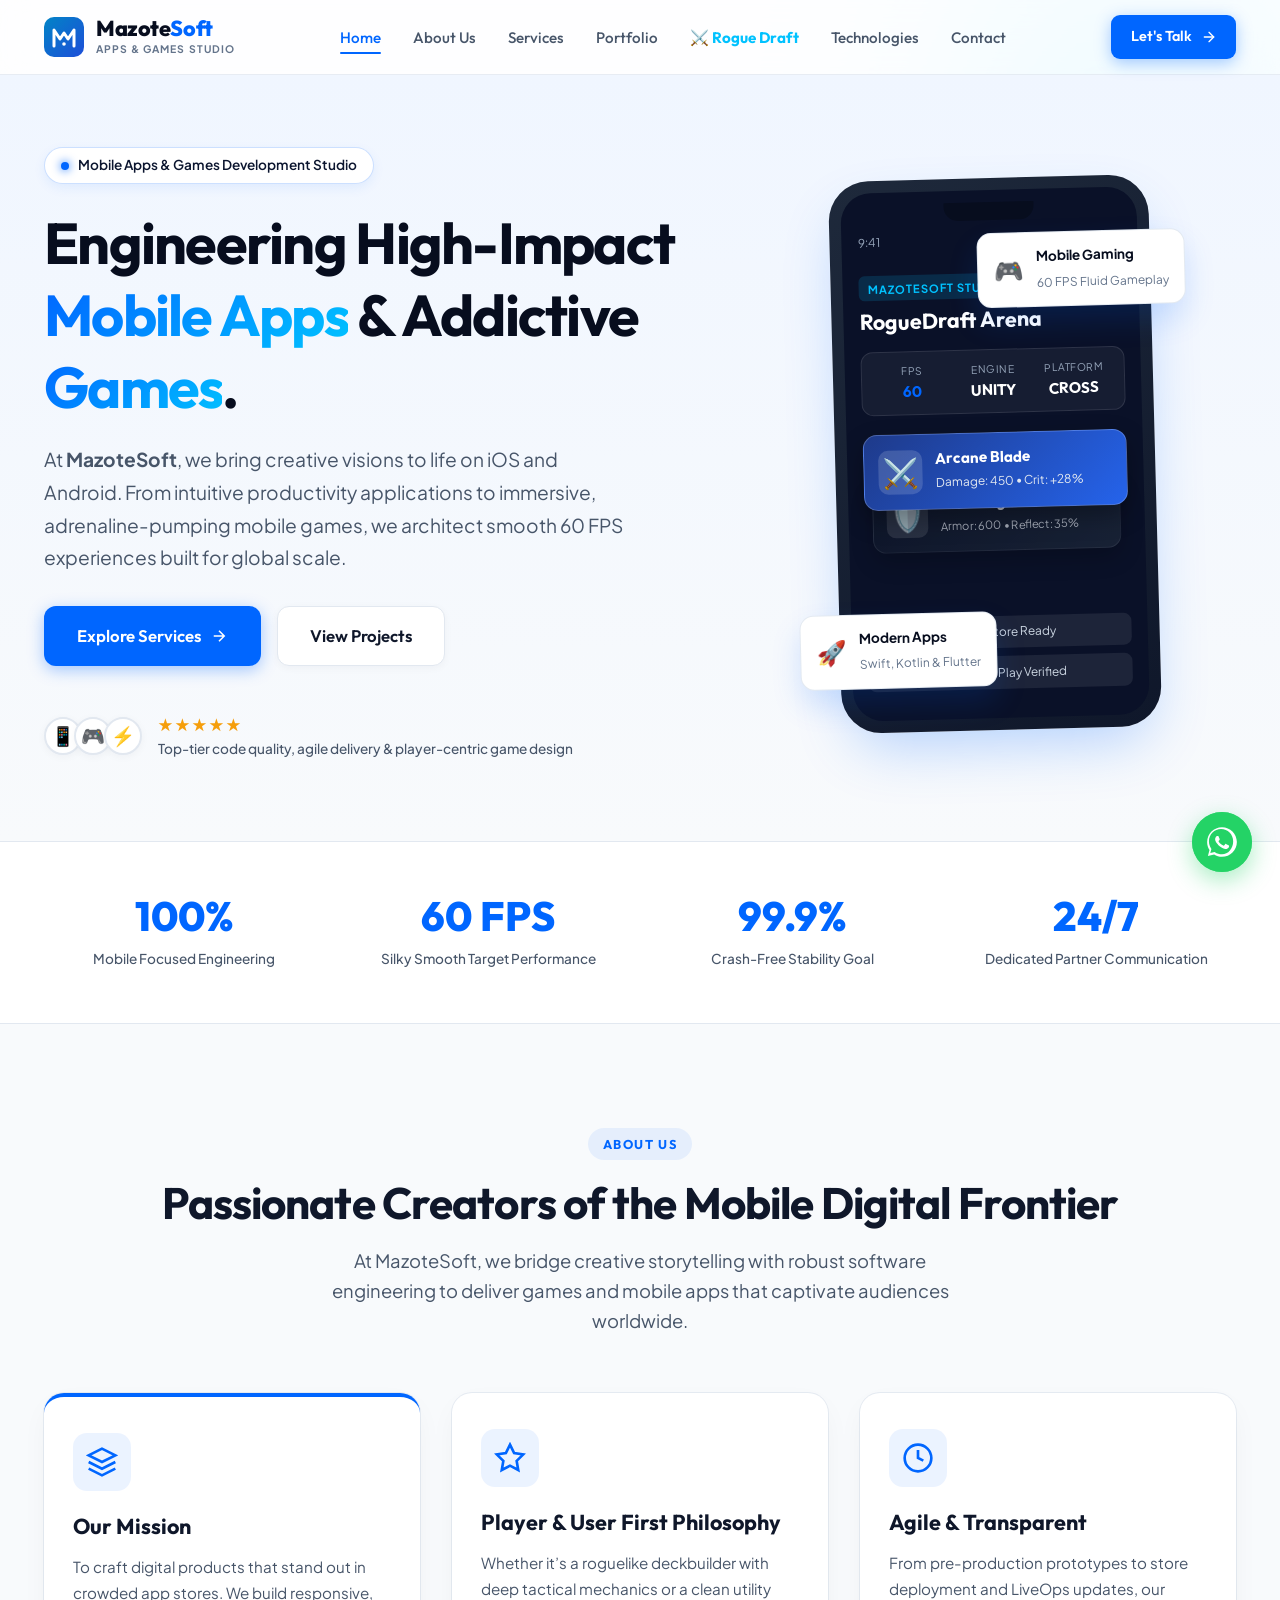
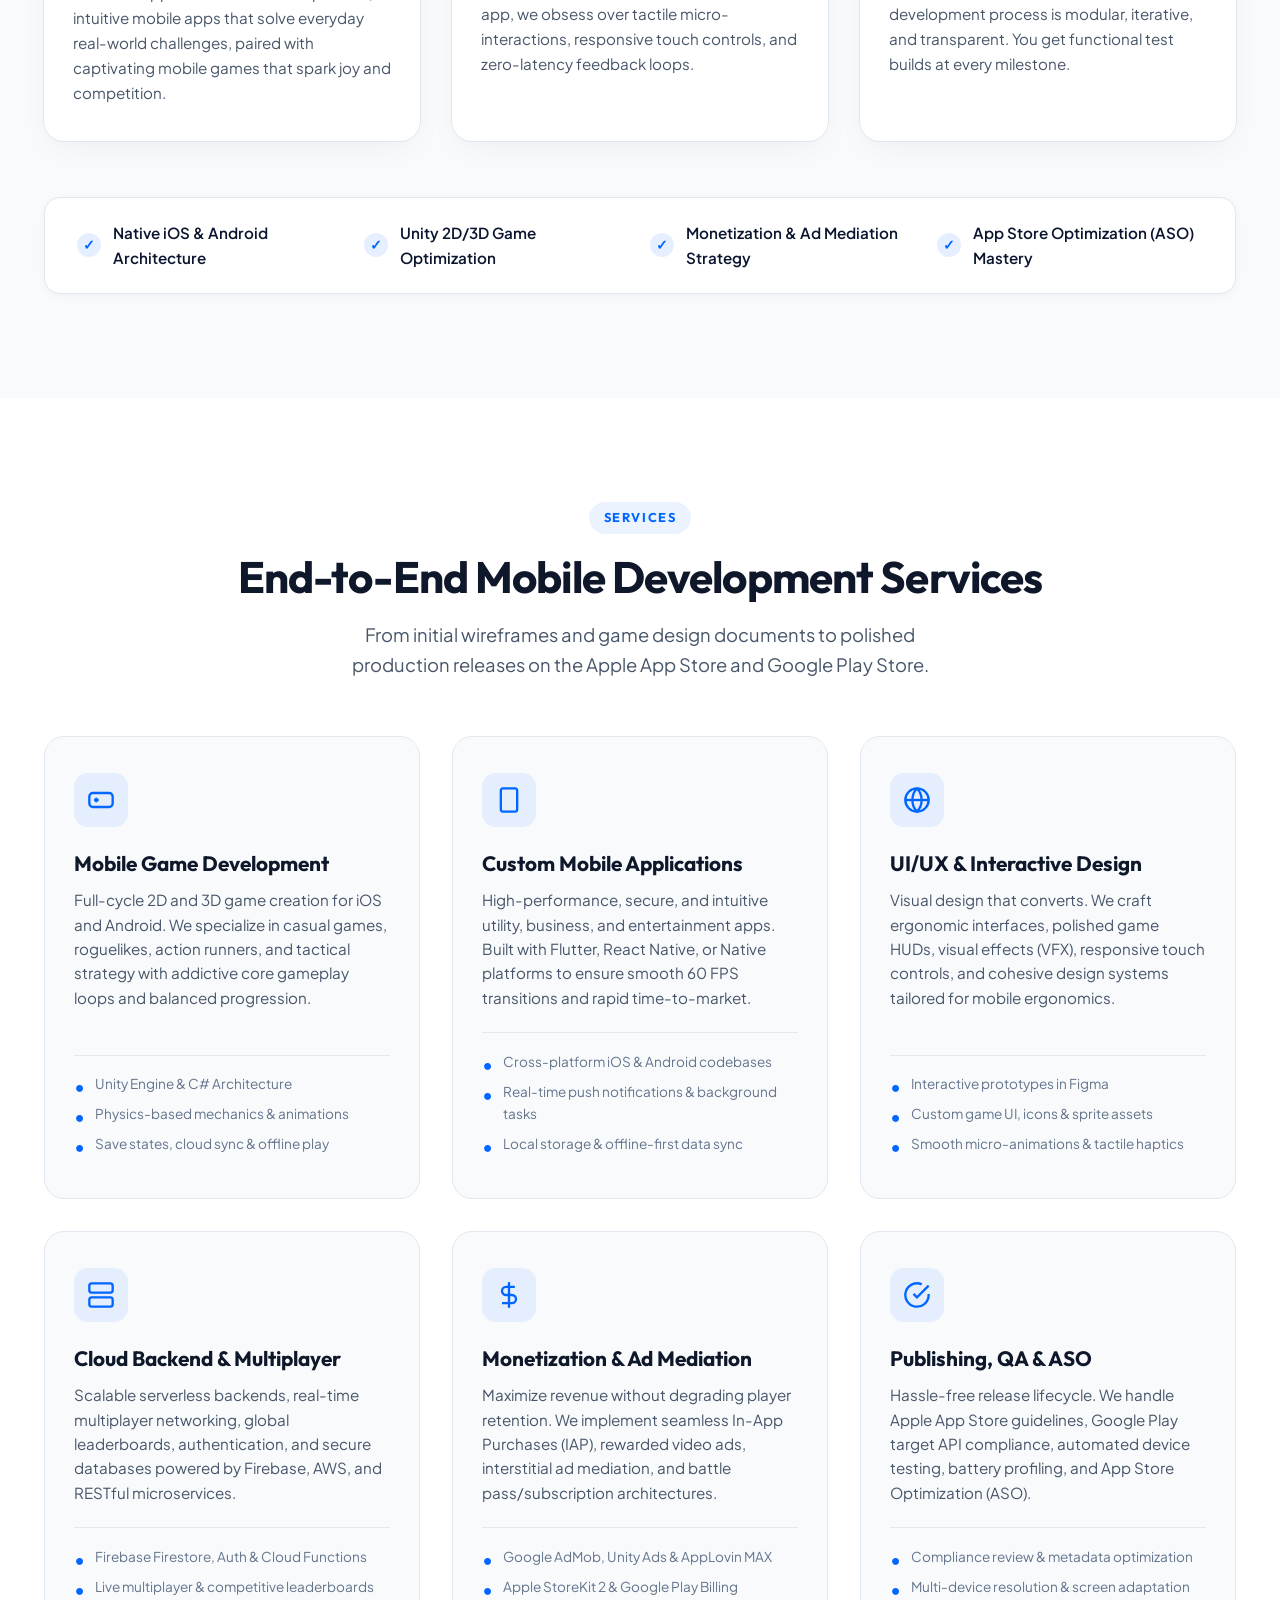
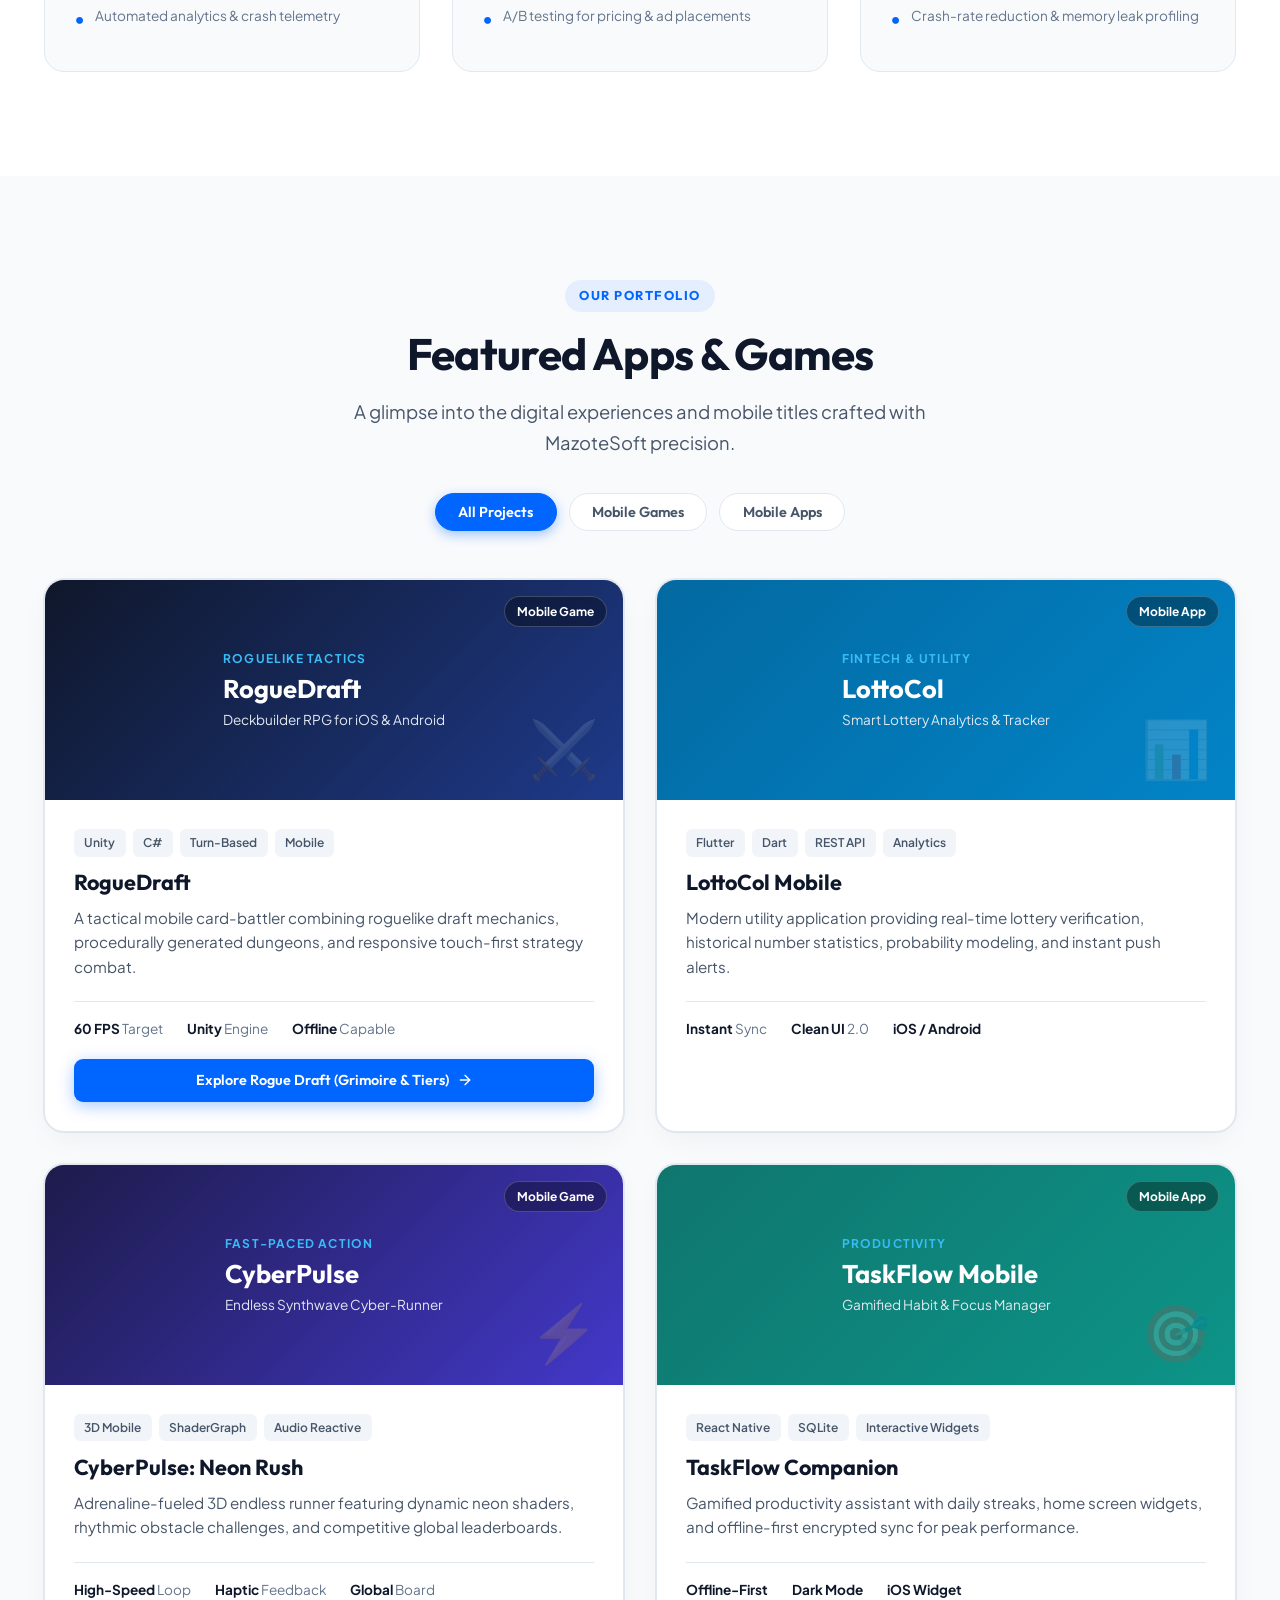
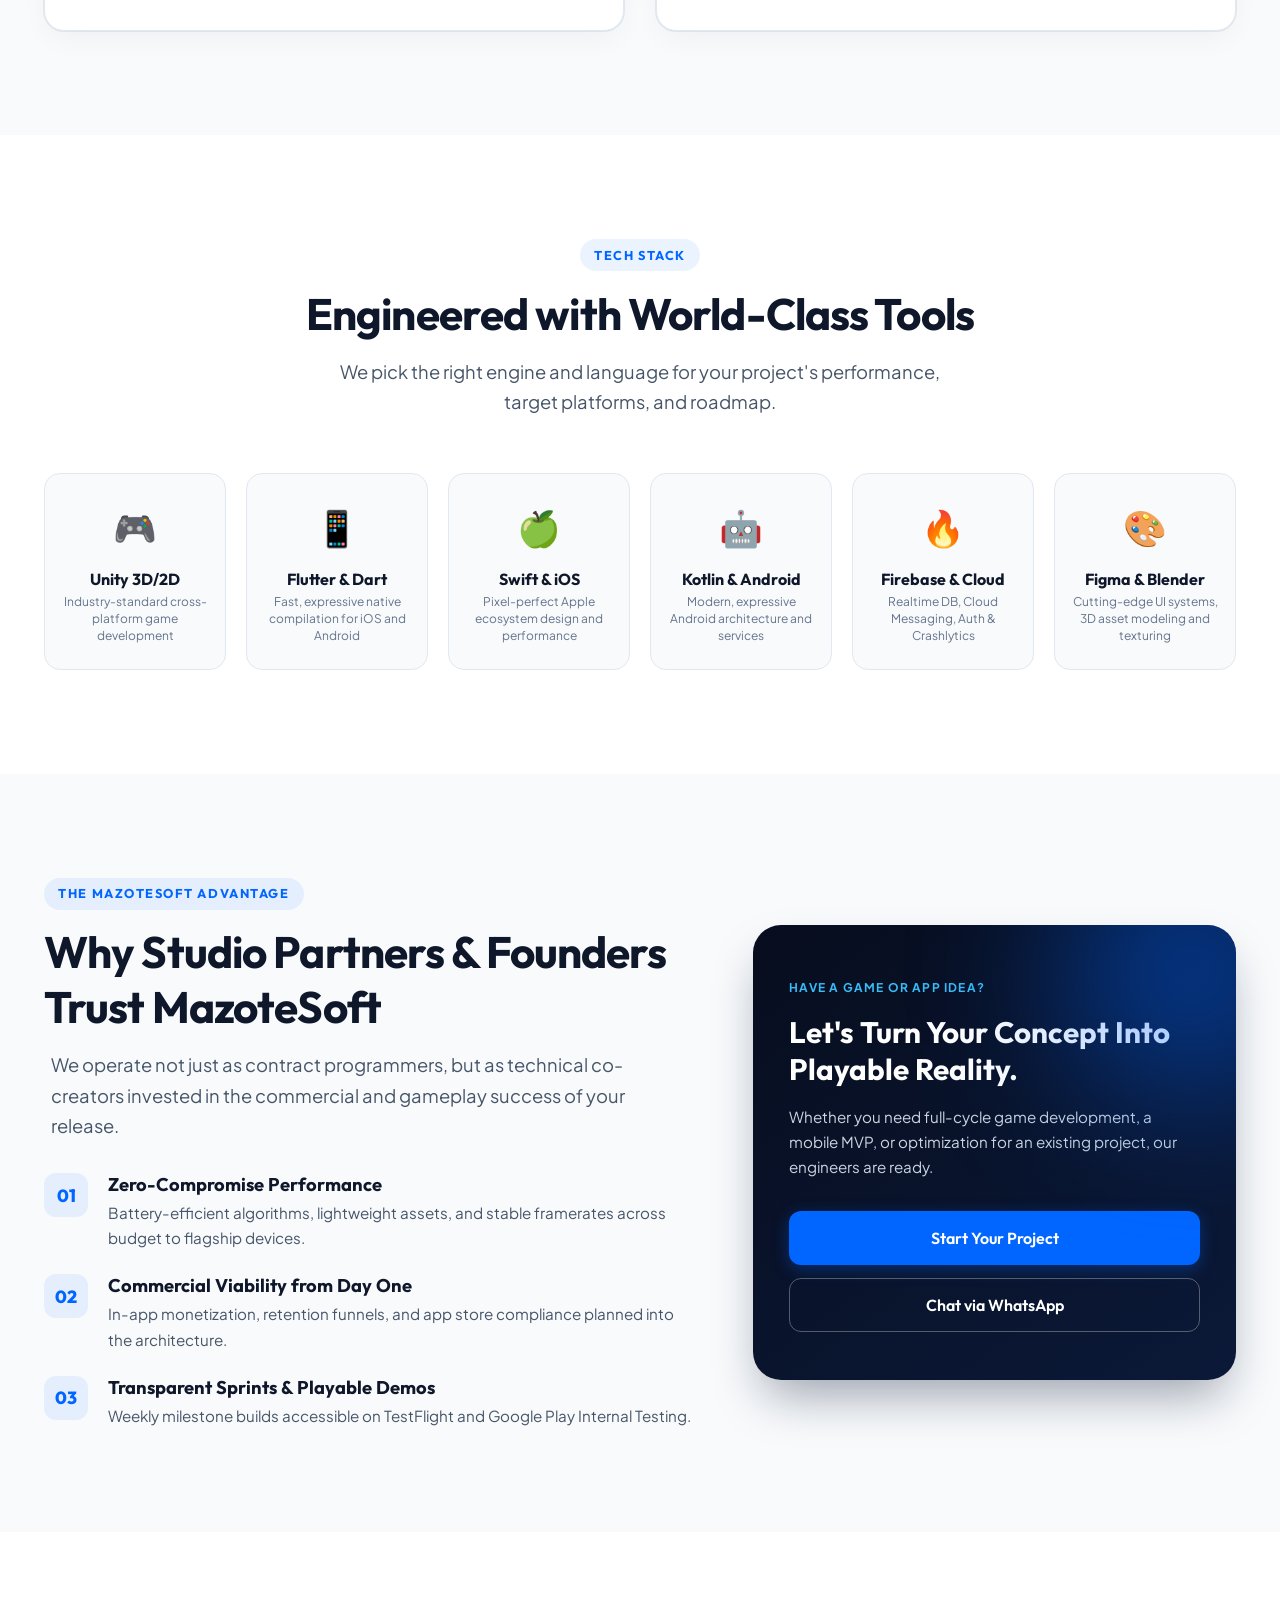
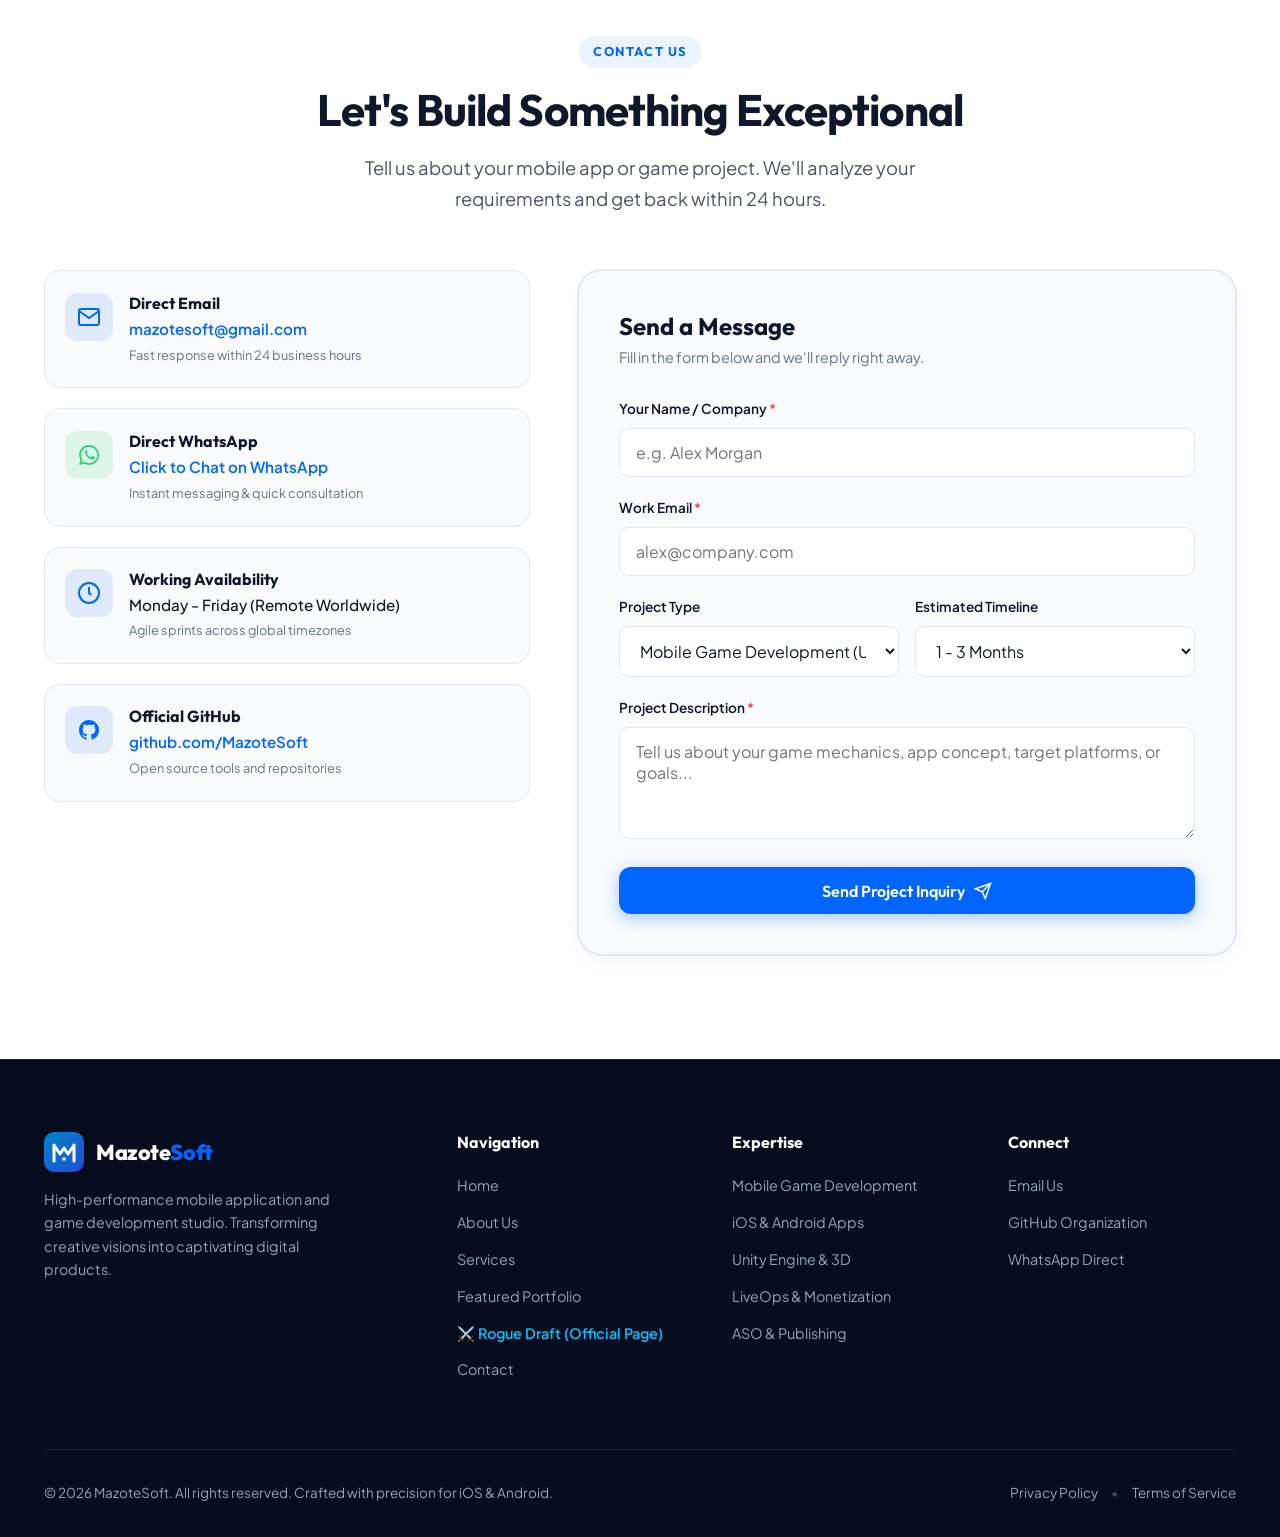
==== commit 0406580a: "feat: add official Rogue Draft landing page at /roguedraft with Grimorio, Tiers guide and Monolith s" ====
--- a/index.html
+++ b/index.html
@@ -59,6 +59,7 @@
           <li><a href="#about" class="nav-link">About Us</a></li>
           <li><a href="#services" class="nav-link">Services</a></li>
           <li><a href="#portfolio" class="nav-link">Portfolio</a></li>
+          <li><a href="/roguedraft" class="nav-link" style="color: #00C2FF; font-weight: 700;">⚔️ Rogue Draft</a></li>
           <li><a href="#tech" class="nav-link">Technologies</a></li>
           <li><a href="#contact" class="nav-link">Contact</a></li>
         </ul>
@@ -440,6 +441,12 @@
                 <div><strong>60 FPS</strong> Target</div>
                 <div><strong>Unity</strong> Engine</div>
                 <div><strong>Offline</strong> Capable</div>
+              </div>
+              <div class="project-actions" style="margin-top: 18px;">
+                <a href="/roguedraft" class="btn btn-primary btn-sm" style="width: 100%; justify-content: center; display: inline-flex; gap: 8px;">
+                  <span>Explore Rogue Draft (Grimoire & Tiers)</span>
+                  <svg class="icon-arrow" width="16" height="16" viewBox="0 0 24 24" fill="none" stroke="currentColor" stroke-width="2" stroke-linecap="round" stroke-linejoin="round"><line x1="5" y1="12" x2="19" y2="12"></line><polyline points="12 5 19 12 12 19"></polyline></svg>
+                </a>
               </div>
             </div>
           </div>
@@ -809,6 +816,7 @@
             <li><a href="#about">About Us</a></li>
             <li><a href="#services">Services</a></li>
             <li><a href="#portfolio">Featured Portfolio</a></li>
+            <li><a href="/roguedraft" style="color: #00C2FF; font-weight: 600;">⚔️ Rogue Draft (Official Page)</a></li>
             <li><a href="#contact">Contact</a></li>
           </ul>
         </div>
@@ -837,7 +845,7 @@
       <div class="footer-bottom">
         <p>&copy; 2026 MazoteSoft. All rights reserved. Crafted with precision for iOS & Android.</p>
         <div class="footer-bottom-links">
-          <a href="#home">Privacy Policy</a>
+          <a href="/privacy">Privacy Policy</a>
           <span class="dot-separator">•</span>
           <a href="#home">Terms of Service</a>
         </div>
